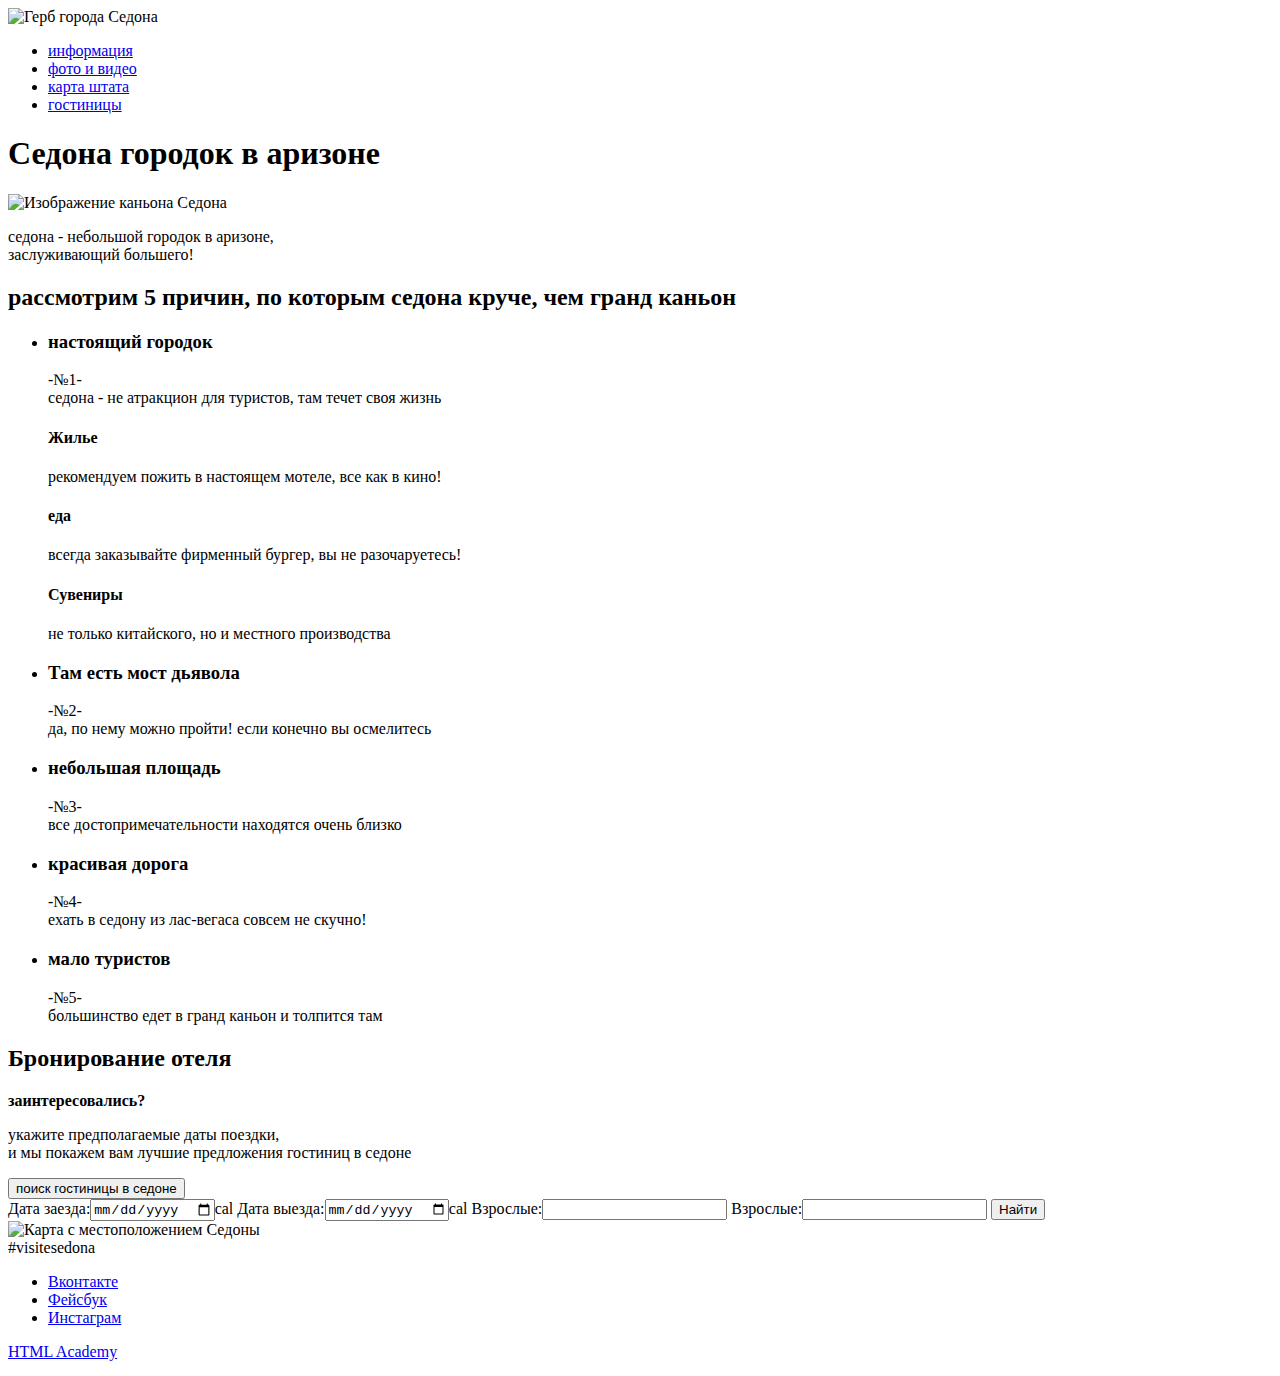
==== index.html @ 3e2a5893 "Сделал разметку главной и внутренней страницы" ====
<!DOCTYPE html>
<html lang="ru">

  <head>
    <meta charset="UTF-8">
    <title>Седона</title>
  </head>

  <body>

    <header class="main-header">
      <a><img src="img/logo.svg" alt="Герб города Седона"></a>
      <nav class="main-navigator">
        <ul class="site-navigation">
          <li><a href="#">информация</a></li>
          <li><a href="#">фото и видео</a></li>
          <li><a href="#">карта штата</a></li>
          <li><a href="#">гостиницы</a></li>
        </ul>
      </nav>
    </header>

    <main class="container">
      <h1 class="visually-hidden">Седона городок в аризоне</h1>
      <img src="#" alt="Изображение каньона Седона">
      <p>седона - небольшой городок в аризоне,<br>заслуживающий большего!</p>

      <section class="features">
        <h2>рассмотрим 5 причин, по которым седона круче, чем гранд каньон</h2>
        <ul class="features-item">
          <li>
            <h3>настоящий городок</h3>
            <p>-№1-<br>седона - не атракцион для туристов, там течет своя жизнь</p>
            <div class="features-house">
              <h4>Жилье</h4>
              <p>рекомендуем пожить в настоящем мотеле, все как в кино!</p>
            </div>
            <div class="features-eat">
              <h4>еда</h4>
              <p>всегда заказывайте фирменный бургер, вы не разочаруетесь!</p>
            </div>
            <div class="features-souvenir">
              <h4>Сувениры</h4>
              <p>не только китайского, но и местного производства</p>
            </div>
          </li>
          <li>
            <h3>Там есть мост дьявола</h3>
            <p>-№2-<br>да, по нему можно пройти! если конечно вы осмелитесь</p>
          </li>
          <li>
            <h3>небольшая площадь</h3>
            <p>-№3-<br>все достопримечательности находятся очень близко</p>
          </li>
          <li>
            <h3>красивая дорога</h3>
            <p>-№4-<br>ехать в седону из лас-вегаса совсем не скучно!</p>
          </li>
          <li>
            <h3>мало туристов</h3>
            <p>-№5-<br>большинство едет в гранд каньон и толпится там</p>
          </li>
        </ul>
      </section>

      <section class="hotels">
        <h2 class="visually-hidden">Бронирование отеля</h2>
        <b>заинтересовались?</b>
        <p>укажите предполагаемые даты поездки,<br> и мы покажем вам лучшие предложения гостиниц в седоне</p>
        <button type="button">поиск гостиницы в седоне</button>
        <div class='hotels-data model'>
          <form action="#" method="get">
            <label>Дата заезда:<input type="date" name="date-in"><span class="hotel-cal">cal</span></label>
            <label>Дата выезда:<input type="date" name="date-out"><span class="hotel-cal">cal</span></label>
            <label>Взрослые:<input type="number" name="adult" min="1"></label>
            <label>Взрослые:<input type="number" name="child" min="0"></label>
            <button type="submit">Найти</button>
          </form>
        </div>
      </section>

      <img src="#" alt="Карта с местоположением Седоны">

    </main>

    <footer class="main-footer">
      <span>#visitesedona</span>

      <div class="footer-social">
        <ul>
          <li><a class="social-button" href="#">Вконтакте</a></li>
          <li><a class="social-button" href="#">Фейсбук</a></li>
          <li><a class="social-button" href="#">Инстаграм</a></li>
        </ul>
      </div>

      <p class="footer-copyright">
        <a class="button" href="https://htmlacademy.ru">HTML Academy</a>
      </p>



    </footer>

  </body>

</html>
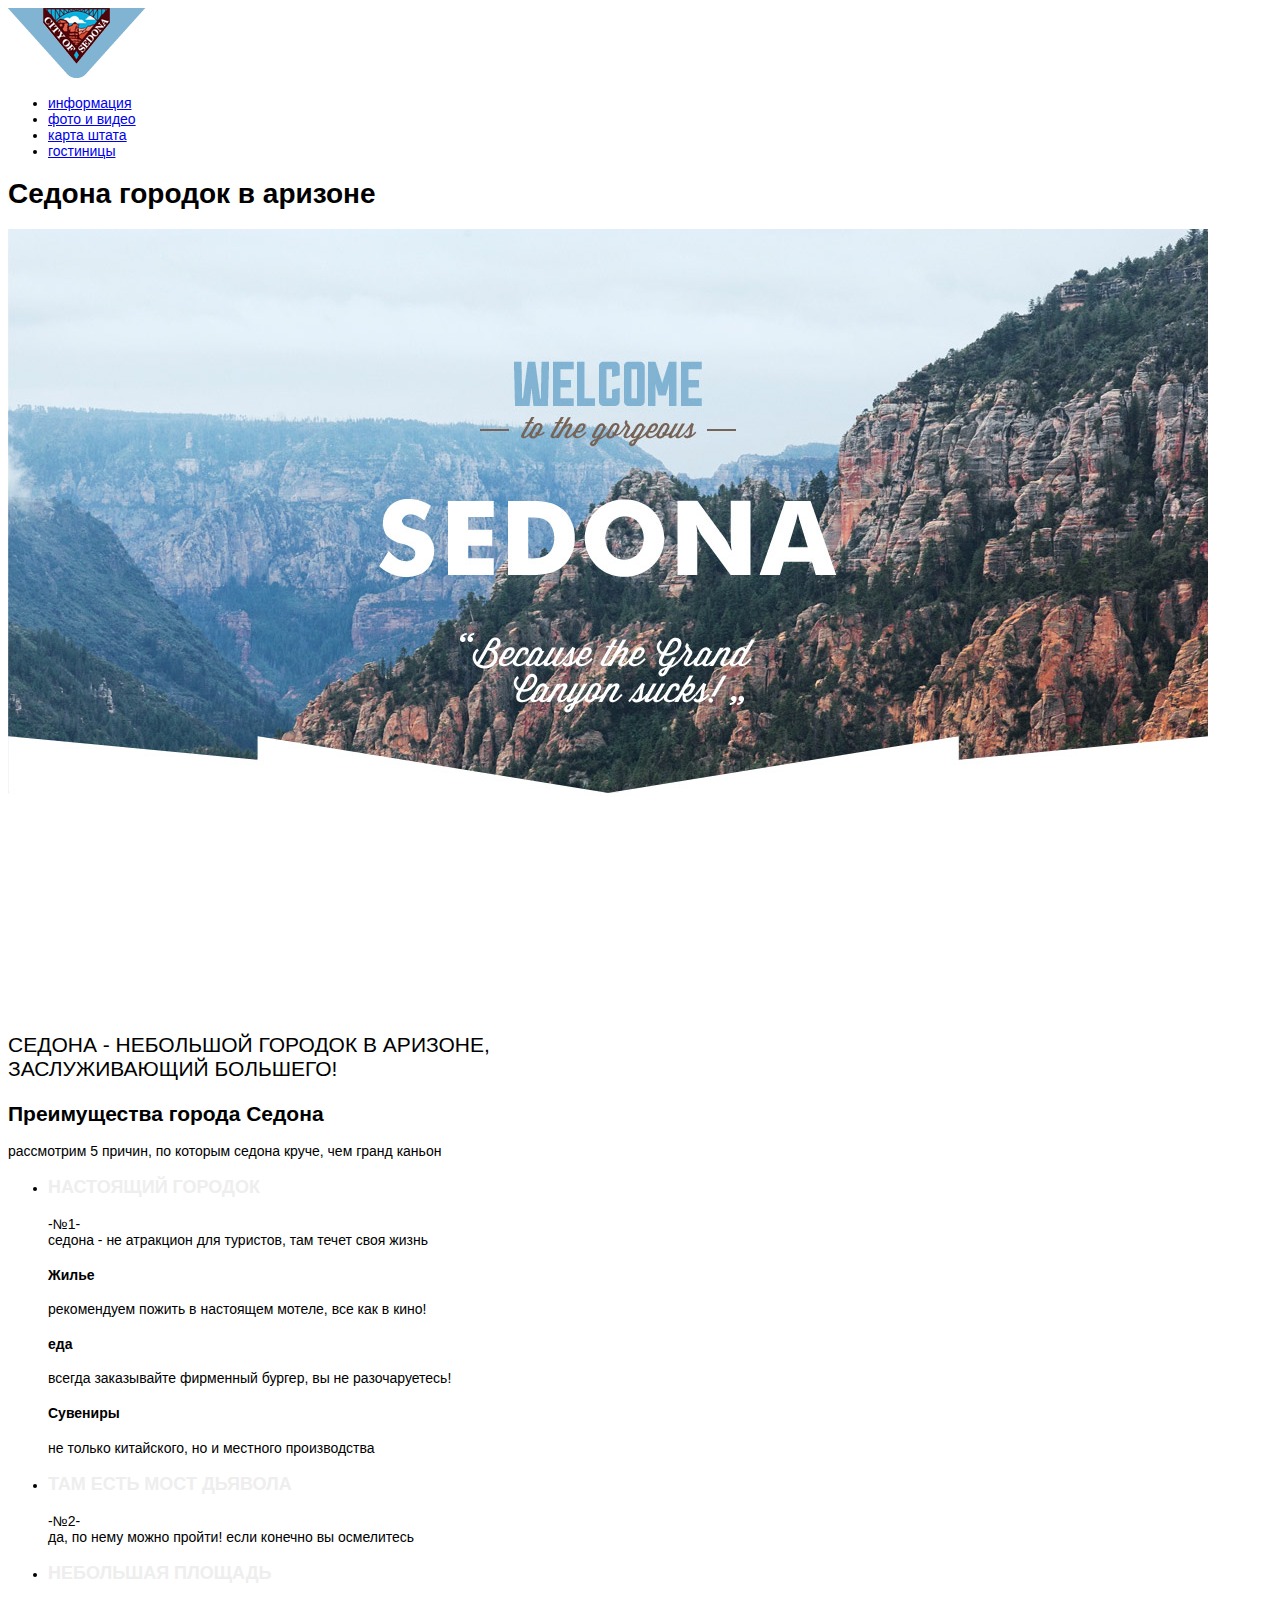
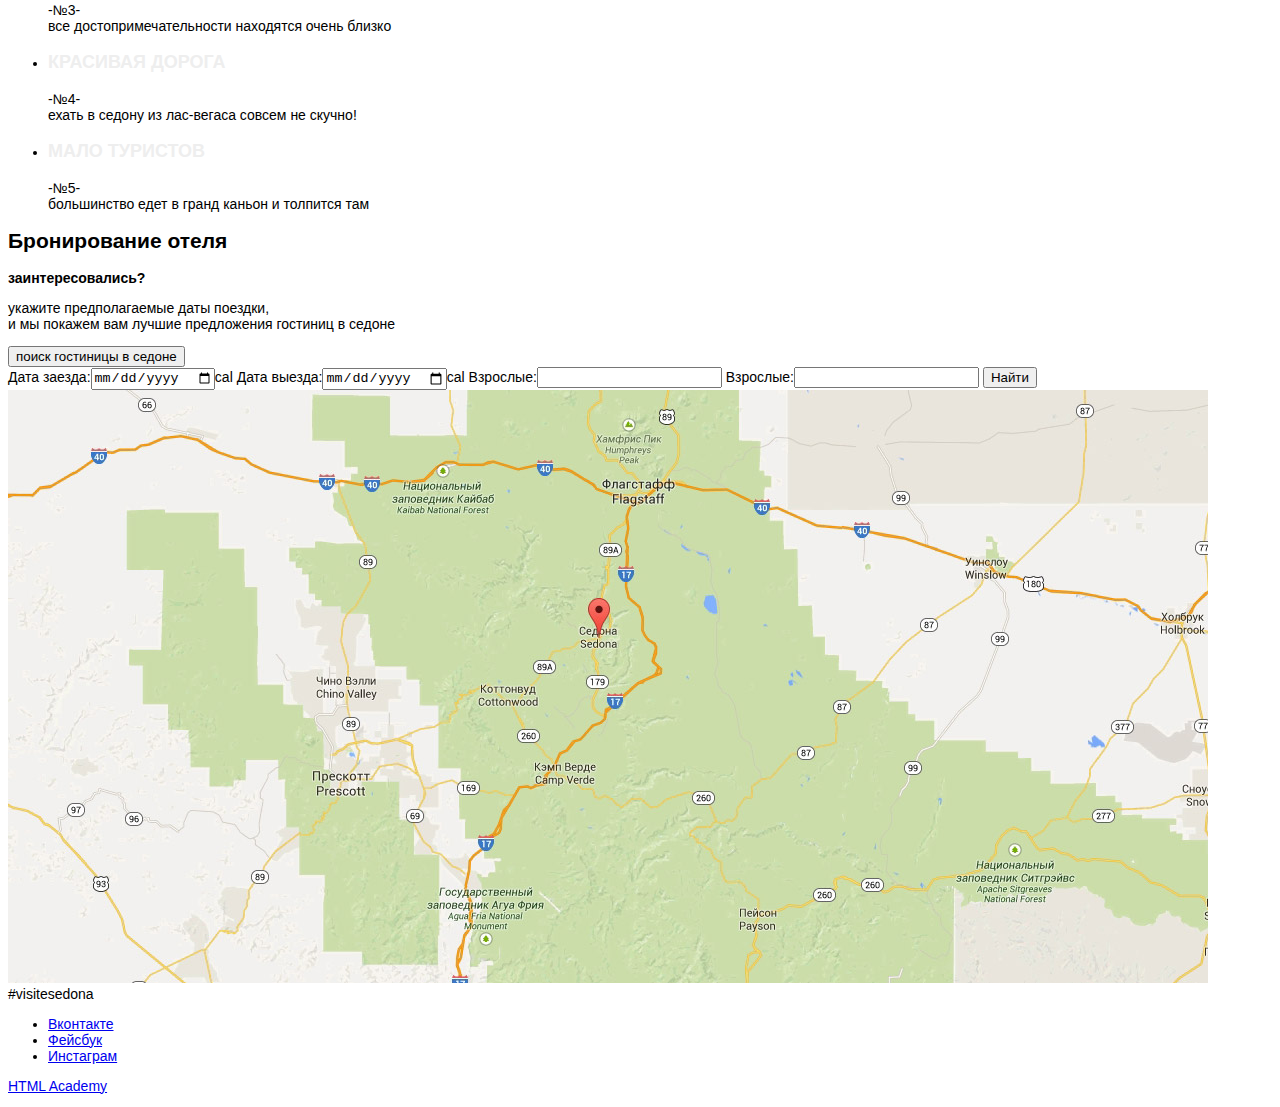
==== commit 4fcec44a: "Добавил изображения, стили" ====
--- a/index.html
+++ b/index.html
@@ -4,12 +4,13 @@
   <head>
     <meta charset="UTF-8">
     <title>Седона</title>
+    <link rel="stylesheet" href="css/style.css">
   </head>
 
   <body>
 
     <header class="main-header">
-      <a><img src="img/logo.svg" alt="Герб города Седона"></a>
+      <a><img src="img/logo.png" alt="Герб города Седона" width="138" height="70"></a>
       <nav class="main-navigator">
         <ul class="site-navigation">
           <li><a href="#">информация</a></li>
@@ -22,11 +23,12 @@
 
     <main class="container">
       <h1 class="visually-hidden">Седона городок в аризоне</h1>
-      <img src="#" alt="Изображение каньона Седона">
-      <p>седона - небольшой городок в аризоне,<br>заслуживающий большего!</p>
+      <img src="img/background_photo_fix.jpg" alt="Изображение каньона Седона" width="1200" height="780">
+      <p class="container-title">седона - небольшой городок в аризоне,<br>заслуживающий большего!</p>
 
       <section class="features">
-        <h2>рассмотрим 5 причин, по которым седона круче, чем гранд каньон</h2>
+        <h2 class="visually-hidden">Преимущества города Седона</h2>
+        <p>рассмотрим 5 причин, по которым седона круче, чем гранд каньон</p>
         <ul class="features-item">
           <li>
             <h3>настоящий городок</h3>
@@ -79,7 +81,7 @@
         </div>
       </section>
 
-      <img src="#" alt="Карта с местоположением Седоны">
+      <img src="img/map_fix.jpg" alt="Карта с местоположением Седоны" width="1200" height="593">
 
     </main>
 
--- a/css/style.css
+++ b/css/style.css
@@ -0,0 +1,20 @@
+body {
+	font-family: sans-serif;
+	font-size: 14px;
+	line-heaght: 26px;
+	color: #000;
+	font-weight: normal;
+}
+
+.container-title {
+	font-size: 21px;
+	line-heaght: 26px;
+	text-transform: uppercase;
+}
+
+.features-item h3{
+	font-size: 18px;
+	line-heaght: 21px;
+	color: #eee;
+	text-transform: uppercase;
+}
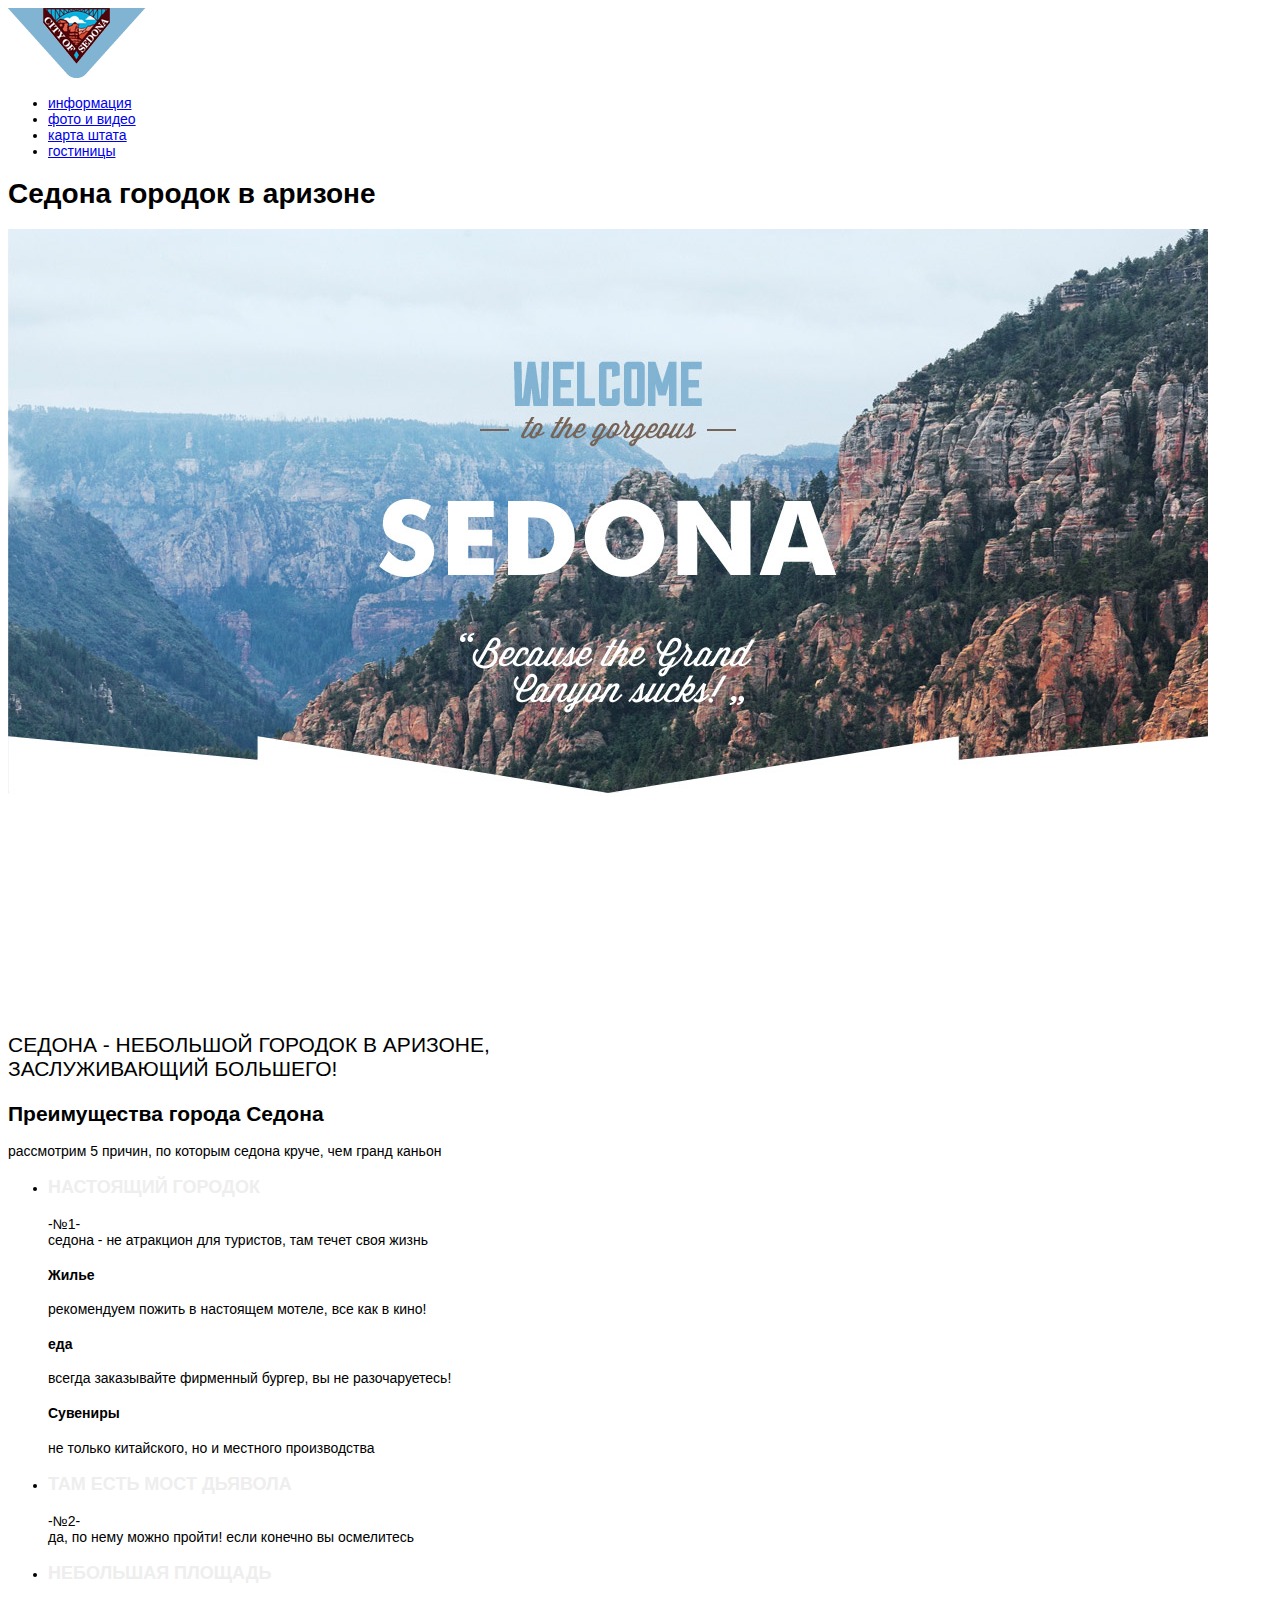
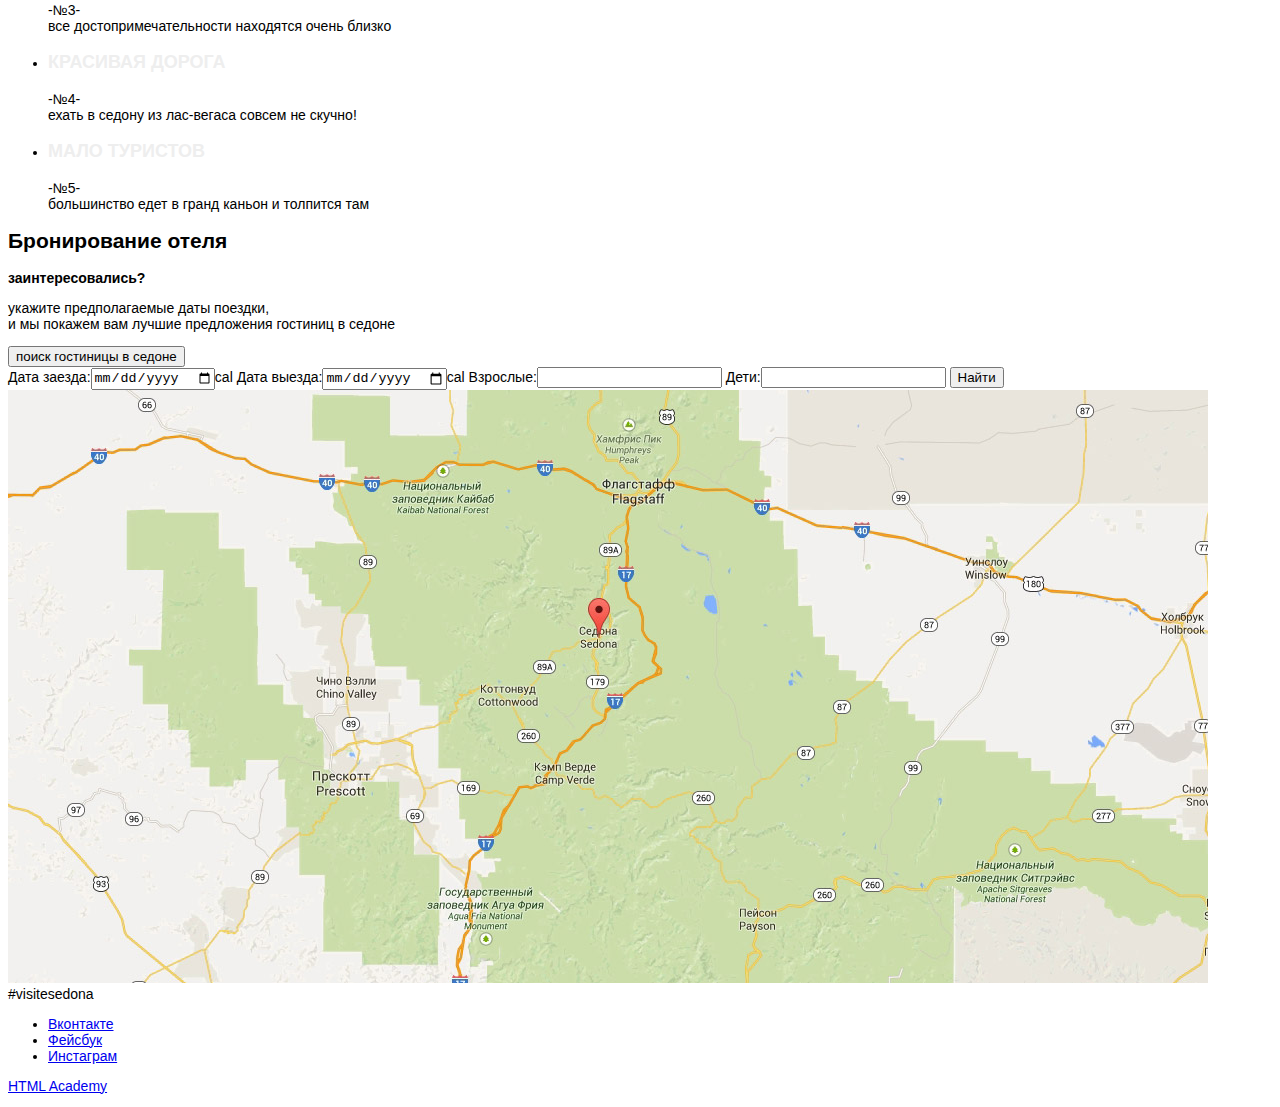
==== commit 3430de90: "Подправил в соответствии с критериями доступности" ====
--- a/index.html
+++ b/index.html
@@ -75,13 +75,13 @@
             <label>Дата заезда:<input type="date" name="date-in"><span class="hotel-cal">cal</span></label>
             <label>Дата выезда:<input type="date" name="date-out"><span class="hotel-cal">cal</span></label>
             <label>Взрослые:<input type="number" name="adult" min="1"></label>
-            <label>Взрослые:<input type="number" name="child" min="0"></label>
+            <label>Дети:<input type="number" name="child" min="0"></label>
             <button type="submit">Найти</button>
           </form>
         </div>
       </section>
 
-      <img src="img/map_fix.jpg" alt="Карта с местоположением Седоны" width="1200" height="593">
+      <img src="img/map_fix.jpg" alt="Седона находится между Уинслоу и престон" width="1200" height="593">
 
     </main>
 
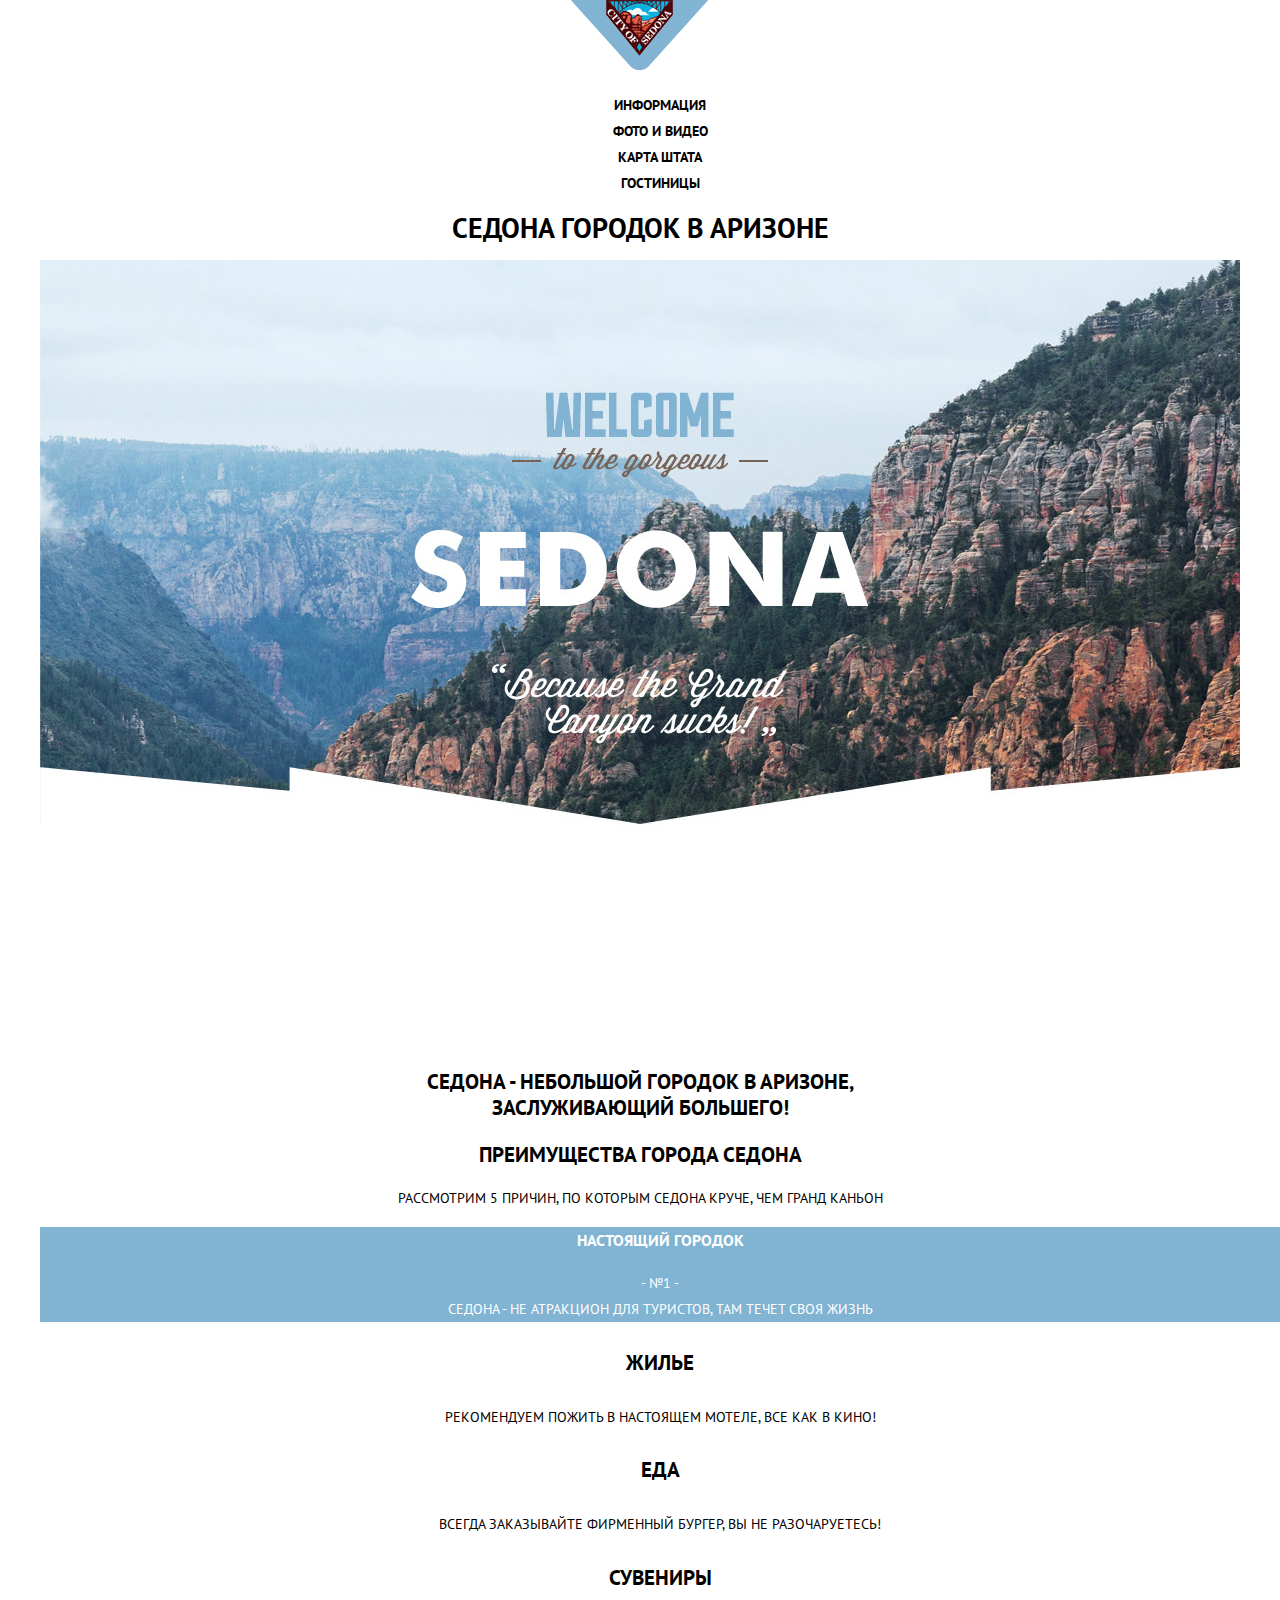
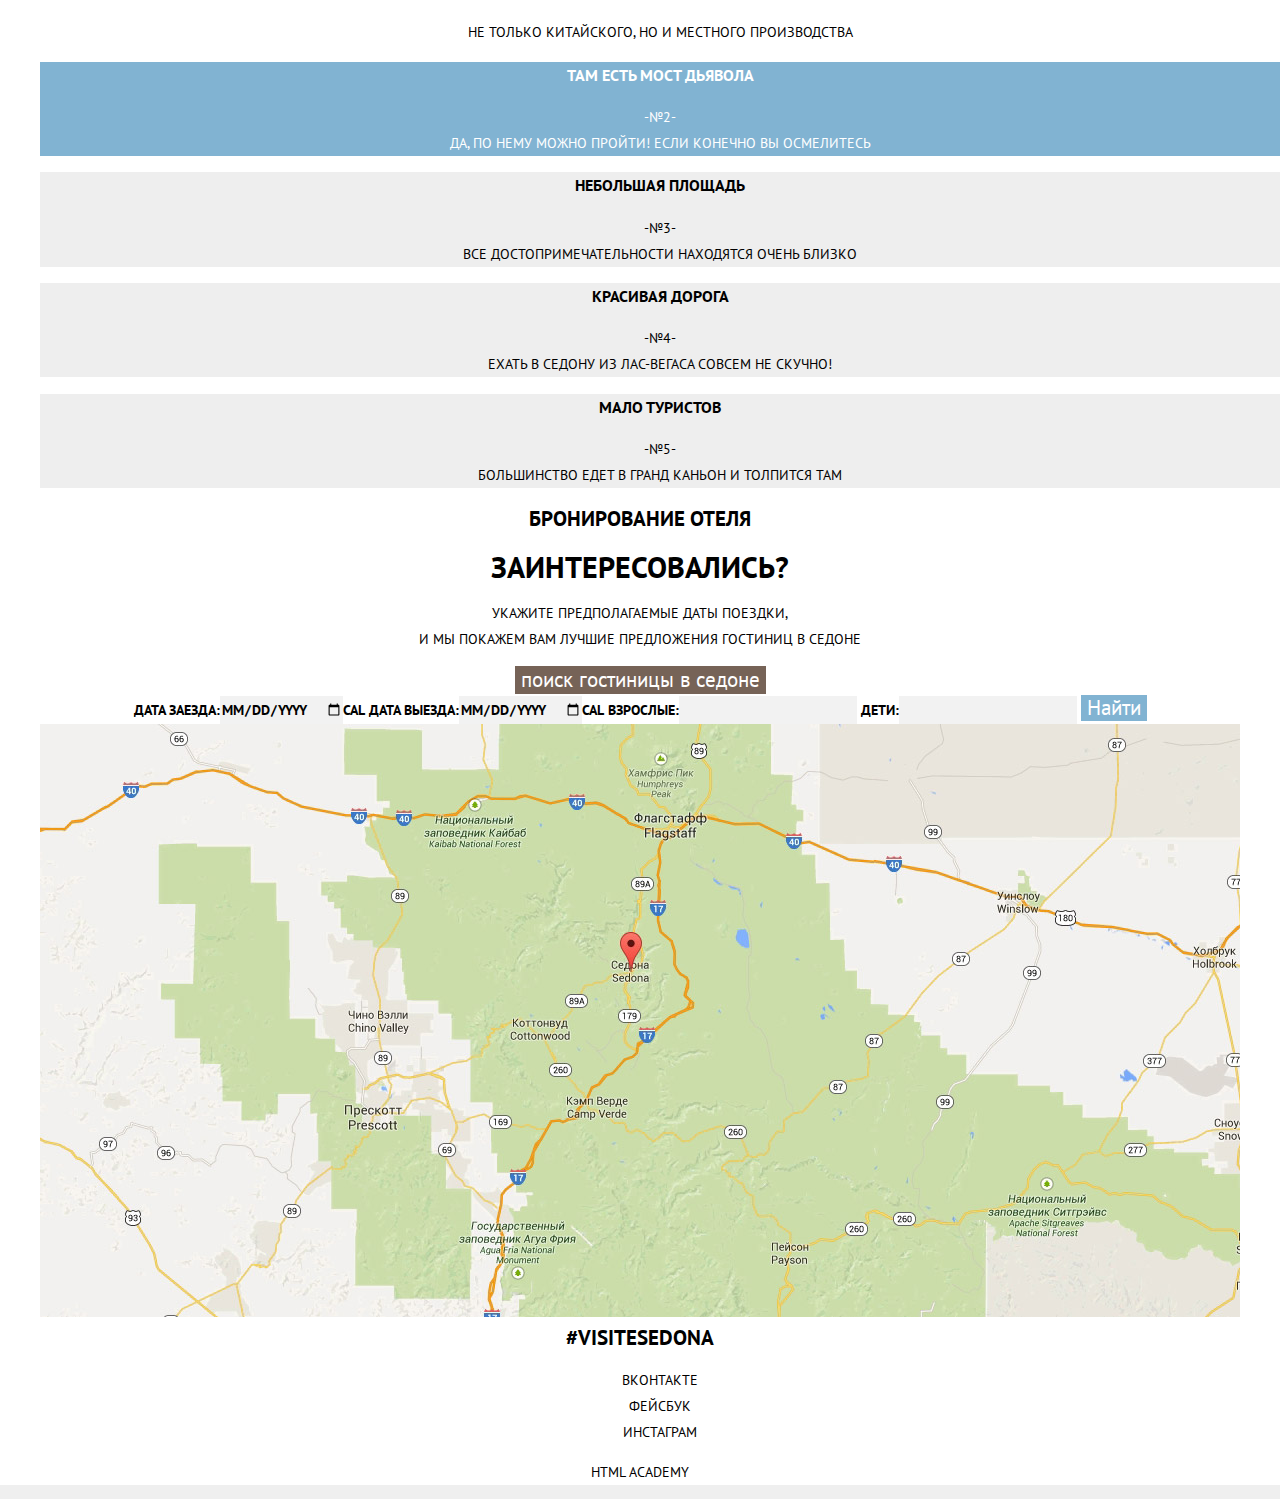
==== commit bb089a7a: "Добавил базовые стили" ====
--- a/index.html
+++ b/index.html
@@ -4,6 +4,8 @@
   <head>
     <meta charset="UTF-8">
     <title>Седона</title>
+    <link href="https://fonts.googleapis.com/css?family=PT+Sans:400,700" rel="stylesheet">
+    <link rel="stylesheet" href="css/normalize.css">
     <link rel="stylesheet" href="css/style.css">
   </head>
 
@@ -31,8 +33,10 @@
         <p>рассмотрим 5 причин, по которым седона круче, чем гранд каньон</p>
         <ul class="features-item">
           <li>
-            <h3>настоящий городок</h3>
-            <p>-№1-<br>седона - не атракцион для туристов, там течет своя жизнь</p>
+            <div class="features-item-one">
+              <h3>настоящий городок</h3>
+              <p>- №1 -<br>седона - не атракцион для туристов, там течет своя жизнь</p>
+            </div>
             <div class="features-house">
               <h4>Жилье</h4>
               <p>рекомендуем пожить в настоящем мотеле, все как в кино!</p>
@@ -69,14 +73,14 @@
         <h2 class="visually-hidden">Бронирование отеля</h2>
         <b>заинтересовались?</b>
         <p>укажите предполагаемые даты поездки,<br> и мы покажем вам лучшие предложения гостиниц в седоне</p>
-        <button type="button">поиск гостиницы в седоне</button>
+        <button class="btn-find-hotel" type="button">поиск гостиницы в седоне</button>
         <div class='hotels-data model'>
           <form action="#" method="get">
             <label>Дата заезда:<input type="date" name="date-in"><span class="hotel-cal">cal</span></label>
             <label>Дата выезда:<input type="date" name="date-out"><span class="hotel-cal">cal</span></label>
             <label>Взрослые:<input type="number" name="adult" min="1"></label>
             <label>Дети:<input type="number" name="child" min="0"></label>
-            <button type="submit">Найти</button>
+            <button  class="btn-find" type="submit">Найти</button>
           </form>
         </div>
       </section>
--- a/css/style.css
+++ b/css/style.css
@@ -1,20 +1,324 @@
+html {
+  background-color: #efefef;
+}
+
 body {
-	font-family: sans-serif;
-	font-size: 14px;
-	line-heaght: 26px;
-	color: #000;
-	font-weight: normal;
-}
-
-.container-title {
-	font-size: 21px;
-	line-heaght: 26px;
-	text-transform: uppercase;
-}
-
-.features-item h3{
-	font-size: 18px;
-	line-heaght: 21px;
-	color: #eee;
-	text-transform: uppercase;
-}
+  margin: 0px;
+  padding: 0px;
+
+  font-family: 'PT Sans', sans-serif;
+  font-size: 14px;
+  line-height: 26px;
+  color: #000;
+  font-weight: 400;
+  text-transform: uppercase;
+  text-align: center;
+
+  background-color: #fff;
+}
+
+
+
+a {
+  text-decoration: none;
+}
+
+.site-navigation {
+  list-style: none;
+}
+
+.site-navigation a {
+  font:inherit;
+  font-size: 14px;
+  line-height: 26px;
+  font-weight: 700;
+  color: #000;
+}
+
+.site-navigation a:hover,
+.site-navigation a:focus {
+  color: #81b3d2;
+  outline: none;
+}
+
+.site-navigation a:active {
+  color: rgba(0,0,0,0.3)
+}
+
+.container-title{
+  font-size: 21px;
+  line-height: 26px;
+  font-weight: 700;
+}
+
+.features-item {
+  list-style: none;
+}
+
+.features-item-one{
+  color: white;
+
+  background-color: #81b3d2;
+}
+
+.features-item h4 {
+  font-size: 21px;
+  line-height: 26px;
+  font-weight: 700;
+}
+
+.features-item li:nth-child(2) {
+  color: white;
+
+  background-color: #81b3d2;
+}
+
+.features-item li:nth-child(n+3) {
+  background-color: #eee;
+}
+
+.hotels b{
+  font-size: 30px;
+  line-height: 36px;
+}
+
+.btn-find-hotel{
+  color: #fff;
+  font-size: 21px;
+  line-height: 26px;
+
+  background-color: #766357;
+  border: none;
+}
+
+.btn-find-hotel:focus,
+.btn-find-hotel:hover {
+  background-color: #604e43;
+}
+
+.btn-find-hotel:active {
+  color: rgba(255,255,255,0.3);
+
+  background-color: #503e33;
+}
+
+.hotels-data {
+  background-color: #fff;
+}
+
+.hotels-data label,
+.hotels-data input {
+  font-size: 14px;
+  line-height: 26px;
+  font-weight: 700;
+  text-transform: uppercase;
+}
+
+.hotels-data input {
+  border: none;
+  background-color: #f2f2f2;
+}
+
+.hotels-data input:hover {
+  background-color: #ebebeb;
+}
+
+.hotels-data input:focus {
+  background-color: #fff;
+  border: 2px solid #ebebeb;
+}
+
+.btn-find {
+  font-size: 21px;
+  color: #fff;
+
+  border: none;
+  background-color: #81b3d2;
+}
+
+.btn-find:hover,
+.btn-find:focus {
+  background-color: #669ec0;
+}
+
+.btn-find:active {
+  color: rgba(255,255,255,.3);
+
+  background-color: #5496bd;
+}
+
+.main-footer span{
+  font-size: 21px;
+  line-height: 26px;
+  font-weight: 700;
+}
+
+.footer-social ul{
+  list-style: none;
+}
+
+.footer-social a,
+.footer-copyright a{
+  font:inherit;
+  color: #000;
+}
+
+a.main-current {
+  color: #766357;
+}
+
+.filter {
+  color: #fff;
+  line-height: 21px;
+  font-size: 14px;
+
+  background-color: #3e4c52;
+  background-image: url("../img/filter_background.jpg");
+  background-repeat: no-repeat;
+  background-position: 0px 0px;
+}
+
+.filter fieldset {
+  border:none;
+}
+
+.filter ul {
+  list-style: none;
+}
+
+.filter legend {
+  font-size: 16px;
+  line-height: 21px;
+  font-weight: bold;
+
+}
+
+.btn-filter {
+  font-size: 14px;
+  line-height: 21px;
+  color: #fff;
+  text-transform: uppercase;
+
+  background-color: transparent;
+  border: 2px solid #fff;
+}
+
+.btn-filter:hover,
+.btn-filter:focus {
+  color: #000;
+
+  background-color: #fff;
+}
+
+.sort p {
+  font-size: 21px;
+  line-height: 26px;
+  font-weight: bold;
+}
+
+.sort ul {
+  list-style: none;
+}
+
+.sort-value{
+  font-size: 12px;
+  line-height: 18px;
+}
+
+.sort button {
+  color: rgba(0,0,0,.3);
+  font-size: 12px;
+  line-height: 18px;
+
+  background-color: transparent;
+  border: none;
+  border-bottom: 1px dotted #81b3d2;
+}
+
+.sort button:hover,
+.sort button:focus {
+  color: #81b3d2;
+
+  outline: none;
+}
+
+.sort button:active {
+  color: #000;
+
+  border: none;
+}
+
+.sort .btn-bottom,
+.sort .btn-up {
+  border: none;
+}
+
+.hotel-sort ul{
+  list-style: none
+}
+
+.hotel-sort h3 {
+  font-size: 21px;
+  line-height: 26px;
+  font-weight: bold;
+}
+
+.hotel-sort h3:hover,
+.hotel-sort h3:focus {
+  color: #81b3d2;
+}
+
+.hotel-sort h3:active {
+  color: rgba(0,0,0,0.3);
+}
+
+.hotel-about {
+  font:inherit;
+  color: #fff;
+  font-size: 14px;
+  font-weight: bold;
+
+  background-color: #81b3d2;
+}
+
+.hotel-about:hover,
+.hotel-about:focus {
+  background-color: #669ec0;
+  outline: none;
+}
+
+.hotel-about:active {
+  color: rgba(0,0,0,0.3);
+
+  background-color: #5496bd;
+}
+
+.hotel-booking {
+  font:inherit;
+  color: #fff;
+  font-size: 14px;
+  font-weight: bold;
+
+  background-color: #766357;
+}
+
+.hotel-booking:hover,
+.hotel-booking:focus {
+  background-color: #604e43;
+  outline: none;
+}
+
+.hotel-booking:active {
+  color: rgba(0,0,0,0.3);
+
+  background-color: #503e33;
+}
+
+.hotel-sort-rating {
+  font-size: 14px;
+  line-height: 21px;
+  color: #666;
+  text-align: center;
+
+  background-color: #f2f2f2;
+}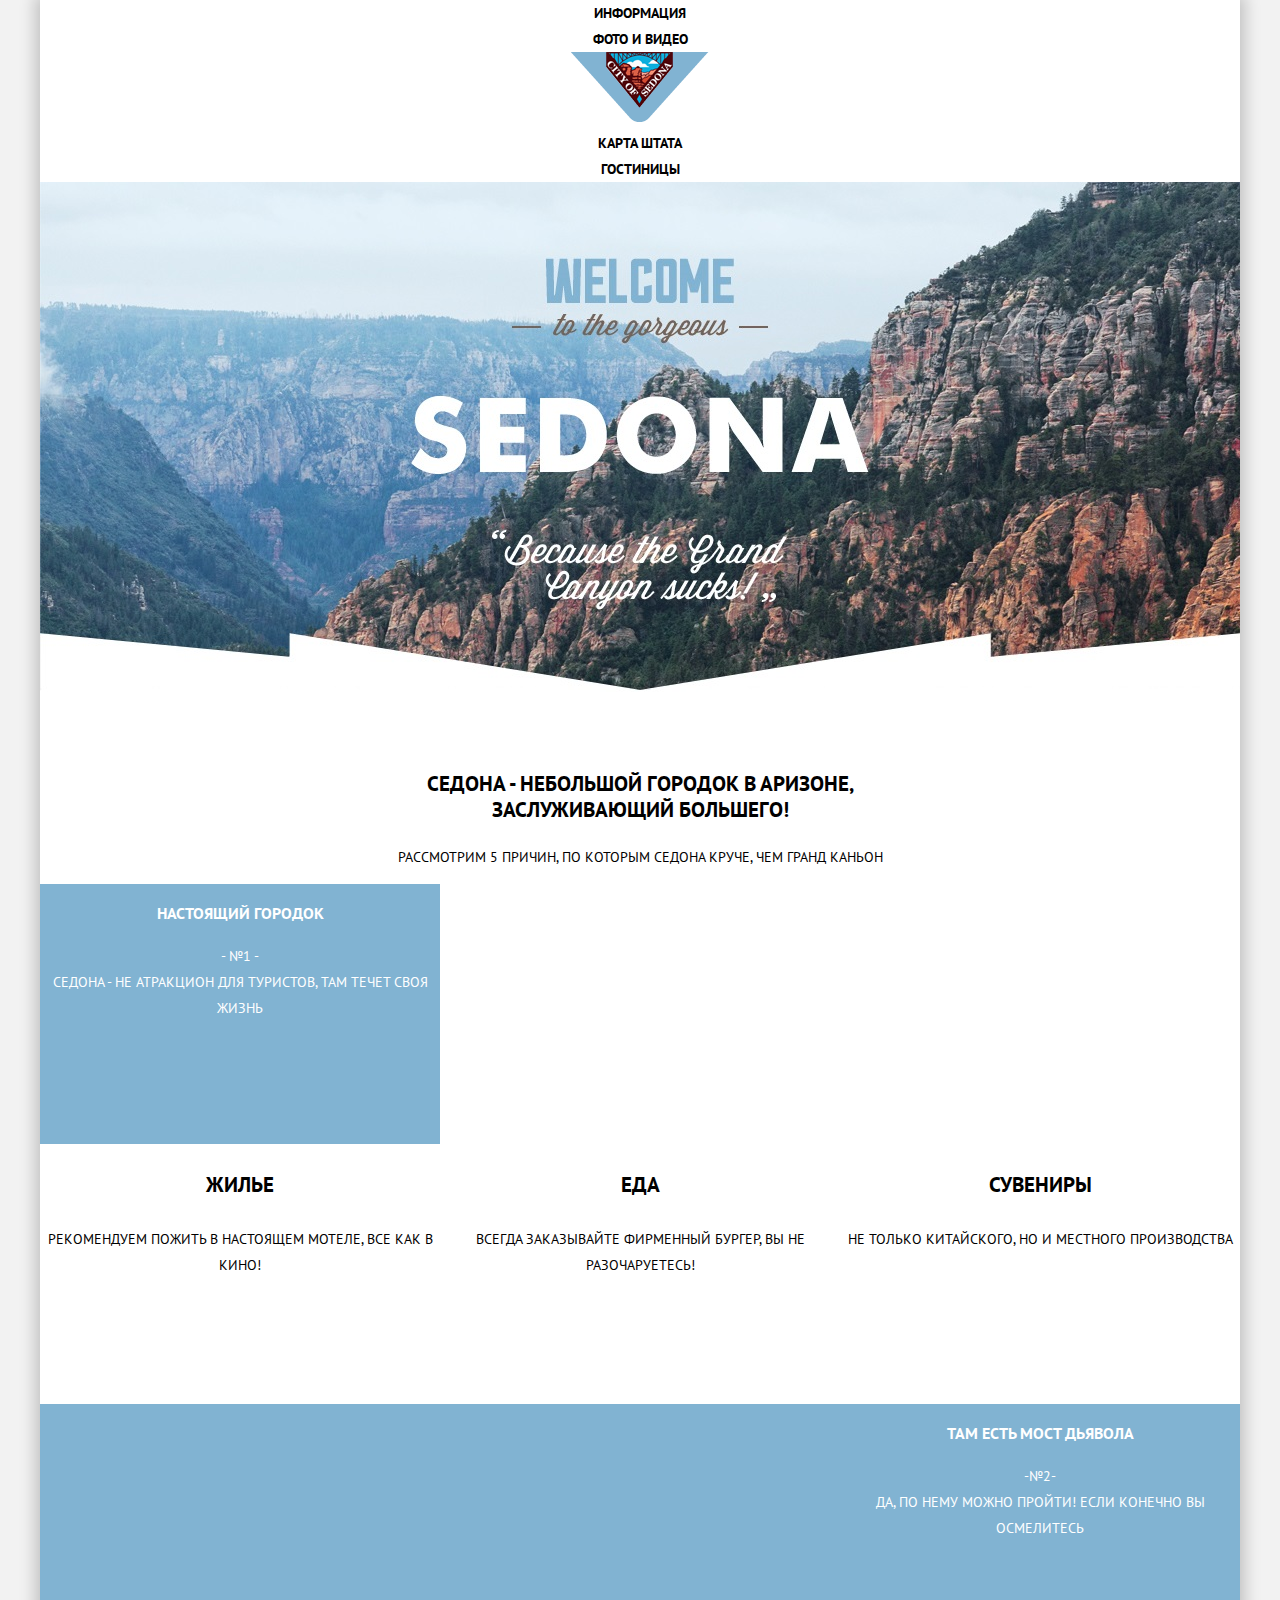
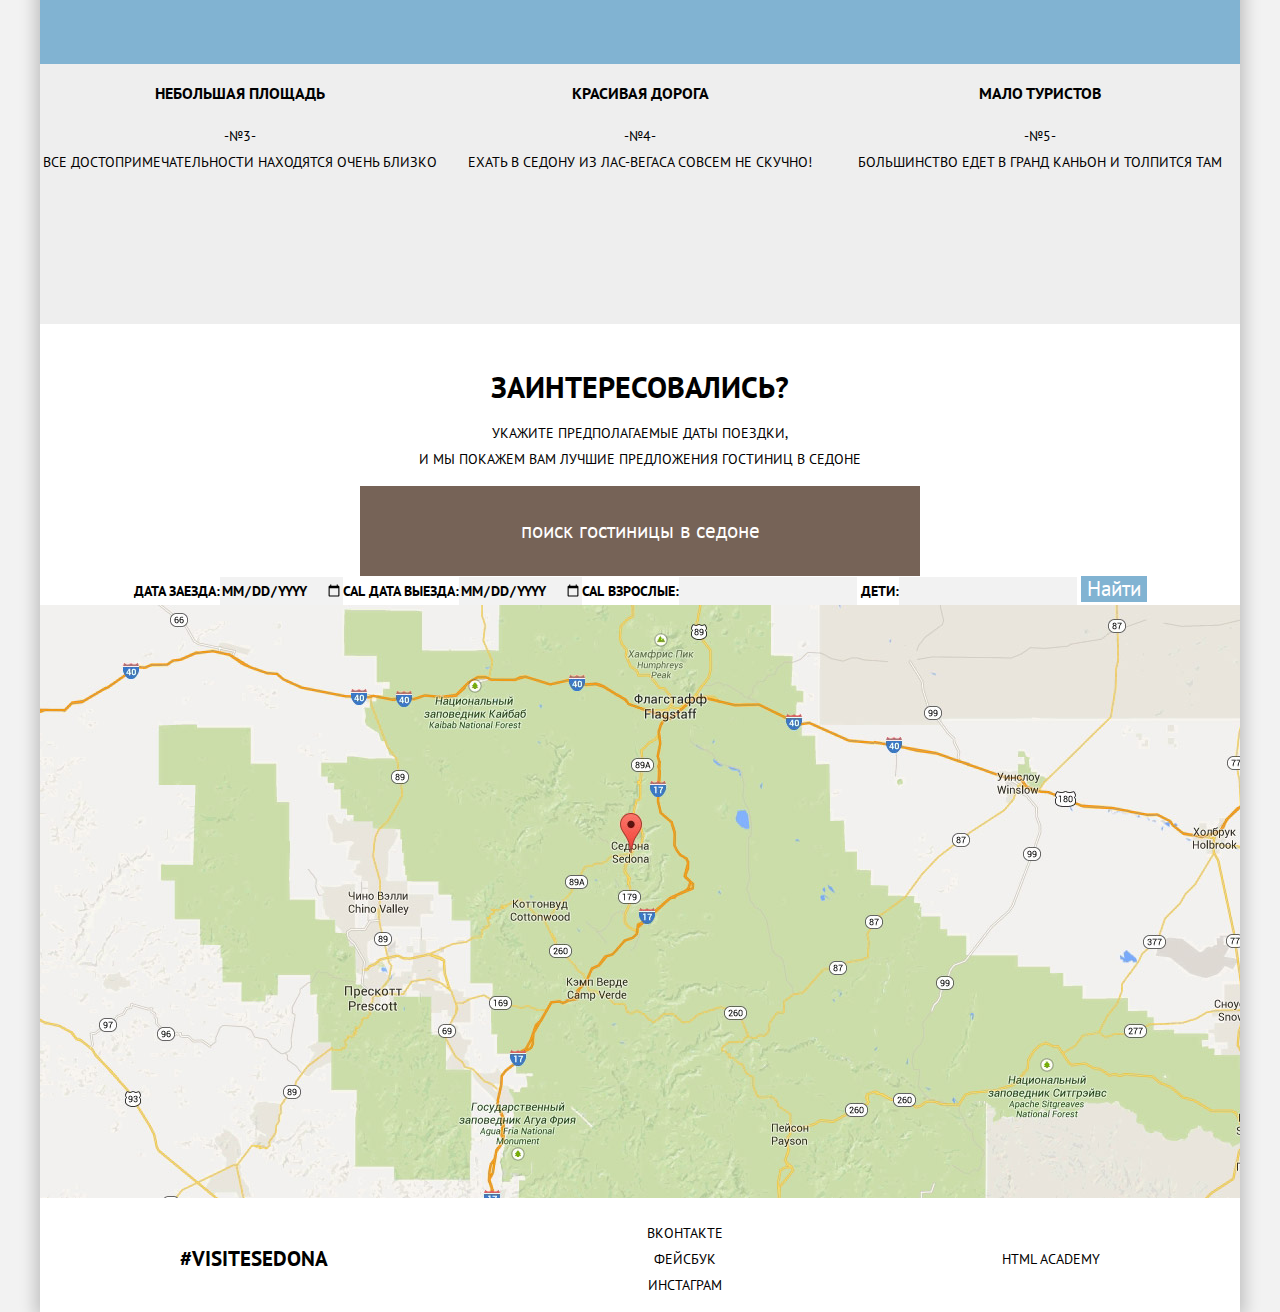
==== commit 2ad8e42d: "Добавлена общая сетка" ====
--- a/index.html
+++ b/index.html
@@ -11,103 +11,109 @@
 
   <body>
 
-    <header class="main-header">
-      <a><img src="img/logo.png" alt="Герб города Седона" width="138" height="70"></a>
-      <nav class="main-navigator">
-        <ul class="site-navigation">
-          <li><a href="#">информация</a></li>
-          <li><a href="#">фото и видео</a></li>
-          <li><a href="#">карта штата</a></li>
-          <li><a href="#">гостиницы</a></li>
-        </ul>
-      </nav>
-    </header>
+    <div class="container">
+      <header class="main-header">
+        <nav class="main-navigator">
+          <ul class="site-navigation">
+            <li><a href="#">информация</a></li>
+            <li><a href="#">фото и видео</a></li>
+            <a><img src="img/logo.png" alt="Герб города Седона" width="138" height="70"></a>
+            <li><a href="#">карта штата</a></li>
+            <li><a href="#">гостиницы</a></li>
+          </ul>
+        </nav>
+      </header>
 
-    <main class="container">
-      <h1 class="visually-hidden">Седона городок в аризоне</h1>
-      <img src="img/background_photo_fix.jpg" alt="Изображение каньона Седона" width="1200" height="780">
-      <p class="container-title">седона - небольшой городок в аризоне,<br>заслуживающий большего!</p>
+      <main>
+        <h1 class="visually-hidden">Седона городок в аризоне</h1>
+        <img class="main-img" src="img/background_photo_fix.jpg" alt="Изображение каньона Седона" width="1200" height="565">
+        <p class="container-title">седона - небольшой городок в аризоне,<br>заслуживающий большего!</p>
 
-      <section class="features">
-        <h2 class="visually-hidden">Преимущества города Седона</h2>
-        <p>рассмотрим 5 причин, по которым седона круче, чем гранд каньон</p>
-        <ul class="features-item">
-          <li>
-            <div class="features-item-one">
-              <h3>настоящий городок</h3>
-              <p>- №1 -<br>седона - не атракцион для туристов, там течет своя жизнь</p>
-            </div>
-            <div class="features-house">
-              <h4>Жилье</h4>
-              <p>рекомендуем пожить в настоящем мотеле, все как в кино!</p>
-            </div>
-            <div class="features-eat">
-              <h4>еда</h4>
-              <p>всегда заказывайте фирменный бургер, вы не разочаруетесь!</p>
-            </div>
-            <div class="features-souvenir">
-              <h4>Сувениры</h4>
-              <p>не только китайского, но и местного производства</p>
-            </div>
-          </li>
-          <li>
-            <h3>Там есть мост дьявола</h3>
-            <p>-№2-<br>да, по нему можно пройти! если конечно вы осмелитесь</p>
-          </li>
-          <li>
-            <h3>небольшая площадь</h3>
-            <p>-№3-<br>все достопримечательности находятся очень близко</p>
-          </li>
-          <li>
-            <h3>красивая дорога</h3>
-            <p>-№4-<br>ехать в седону из лас-вегаса совсем не скучно!</p>
-          </li>
-          <li>
-            <h3>мало туристов</h3>
-            <p>-№5-<br>большинство едет в гранд каньон и толпится там</p>
-          </li>
-        </ul>
-      </section>
+        <section class="features">
+          <h2 class="visually-hidden">Преимущества города Седона</h2>
+          <p>рассмотрим 5 причин, по которым седона круче, чем гранд каньон</p>
+          <ul class="features-item">
+            <li>
+              <div class="features-item-one">
+                <h3>настоящий городок</h3>
+                <p>- №1 -<br>седона - не атракцион для туристов, там течет своя жизнь</p>
+              </div>
+              <div class="features-item-one-img">
+              </div>
+              <div class="features-house">
+                <h4>Жилье</h4>
+                <p>рекомендуем пожить в настоящем мотеле, все как в кино!</p>
+              </div>
+              <div class="features-eat">
+                <h4>еда</h4>
+                <p>всегда заказывайте фирменный бургер, вы не разочаруетесь!</p>
+              </div>
+              <div class="features-souvenir">
+                <h4>Сувениры</h4>
+                <p>не только китайского, но и местного производства</p>
+              </div>
+            </li>
+            <li>
+              <div class="features-item-two">
+                <h3>Там есть мост дьявола</h3>
+                <p>-№2-<br>да, по нему можно пройти! если конечно вы осмелитесь</p>
+              </div>
+              <div class="features-item-two-img"></div>
+            </li>
+            <li>
+              <h3>небольшая площадь</h3>
+              <p>-№3-<br>все достопримечательности находятся очень близко</p>
+            </li>
+            <li>
+              <h3>красивая дорога</h3>
+              <p>-№4-<br>ехать в седону из лас-вегаса совсем не скучно!</p>
+            </li>
+            <li>
+              <h3>мало туристов</h3>
+              <p>-№5-<br>большинство едет в гранд каньон и толпится там</p>
+            </li>
+          </ul>
+        </section>
 
-      <section class="hotels">
-        <h2 class="visually-hidden">Бронирование отеля</h2>
-        <b>заинтересовались?</b>
-        <p>укажите предполагаемые даты поездки,<br> и мы покажем вам лучшие предложения гостиниц в седоне</p>
-        <button class="btn-find-hotel" type="button">поиск гостиницы в седоне</button>
-        <div class='hotels-data model'>
-          <form action="#" method="get">
-            <label>Дата заезда:<input type="date" name="date-in"><span class="hotel-cal">cal</span></label>
-            <label>Дата выезда:<input type="date" name="date-out"><span class="hotel-cal">cal</span></label>
-            <label>Взрослые:<input type="number" name="adult" min="1"></label>
-            <label>Дети:<input type="number" name="child" min="0"></label>
-            <button  class="btn-find" type="submit">Найти</button>
-          </form>
+        <section class="hotels">
+          <h2 class="visually-hidden">Бронирование отеля</h2>
+          <b>заинтересовались?</b>
+          <p>укажите предполагаемые даты поездки,<br> и мы покажем вам лучшие предложения гостиниц в седоне</p>
+          <button class="btn-find-hotel" type="button">поиск гостиницы в седоне</button>
+          <div class='hotels-data model'>
+            <form action="#" method="get">
+              <label>Дата заезда:<input type="date" name="date-in"><span class="hotel-cal">cal</span></label>
+              <label>Дата выезда:<input type="date" name="date-out"><span class="hotel-cal">cal</span></label>
+              <label>Взрослые:<input type="number" name="adult" min="1"></label>
+              <label>Дети:<input type="number" name="child" min="0"></label>
+              <button  class="btn-find" type="submit">Найти</button>
+            </form>
+          </div>
+        </section>
+
+        <img src="img/map_fix.jpg" alt="Седона находится между Уинслоу и престон" width="1200" height="593">
+
+      </main>
+
+      <footer class="main-footer">
+        <span>#visitesedona</span>
+
+        <div class="footer-social">
+          <ul>
+            <li><a class="social-button" href="#">Вконтакте</a></li>
+            <li><a class="social-button" href="#">Фейсбук</a></li>
+            <li><a class="social-button" href="#">Инстаграм</a></li>
+          </ul>
         </div>
-      </section>
 
-      <img src="img/map_fix.jpg" alt="Седона находится между Уинслоу и престон" width="1200" height="593">
-
-    </main>
-
-    <footer class="main-footer">
-      <span>#visitesedona</span>
-
-      <div class="footer-social">
-        <ul>
-          <li><a class="social-button" href="#">Вконтакте</a></li>
-          <li><a class="social-button" href="#">Фейсбук</a></li>
-          <li><a class="social-button" href="#">Инстаграм</a></li>
-        </ul>
-      </div>
-
-      <p class="footer-copyright">
-        <a class="button" href="https://htmlacademy.ru">HTML Academy</a>
-      </p>
+        <p class="footer-copyright">
+          <a class="button" href="https://htmlacademy.ru">HTML Academy</a>
+        </p>
 
 
 
-    </footer>
-
+      </footer>
+    </div>
   </body>
 
 </html>--- a/css/style.css
+++ b/css/style.css
@@ -1,5 +1,5 @@
 html {
-  background-color: #efefef;
+  background-color: #f2f2f2;
 }
 
 body {
@@ -14,10 +14,21 @@
   text-transform: uppercase;
   text-align: center;
 
-  background-color: #fff;
-}
-
-
+  background-color: #f2f2f2;
+}
+
+.visually-hidden {
+  position: absolute;
+
+  width: 1px;
+  height: 1px;
+  margin: -1px;
+  border: 0;
+  padding: 0;
+
+  clip: rect(0 0 0 0);
+  overflow: hidden;
+}
 
 a {
   text-decoration: none;
@@ -147,6 +158,7 @@
   background-color: #5496bd;
 }
 
+
 .main-footer span{
   font-size: 21px;
   line-height: 26px;
@@ -273,10 +285,15 @@
 }
 
 .hotel-about {
+  display: inline-block;
+  width: 110px;
+  height: 30px;
+
   font:inherit;
   color: #fff;
   font-size: 14px;
   font-weight: bold;
+  text-align: center;
 
   background-color: #81b3d2;
 }
@@ -294,10 +311,15 @@
 }
 
 .hotel-booking {
+  display: inline-block;
+  width: 140px;
+  height: 30px;
+
   font:inherit;
   color: #fff;
   font-size: 14px;
   font-weight: bold;
+  text-align: center;
 
   background-color: #766357;
 }
@@ -315,10 +337,175 @@
 }
 
 .hotel-sort-rating {
-  font-size: 14px;
-  line-height: 21px;
+  height: 30px;
+  width: 110px;
+
+  font-size: 14px;
+  line-height: 28px;
   color: #666;
   text-align: center;
 
+
   background-color: #f2f2f2;
+}
+
+.container {
+  width: 1200px;
+  margin-right: auto;
+  margin-left: auto;
+
+  background-color: #fff;
+  box-shadow: 0 0 15px 5px rgba(0,0,0,0.2);
+}
+
+.site-navigation {
+  margin: 0;
+  padding: 0;
+}
+
+.main-img {
+  height: 510px;
+  width: 1200px;
+  margin-bottom: 50px;
+}
+
+.features-item {
+  margin: 0;
+  padding: 0;
+  margin-bottom: 45px;
+  display: flex;
+  flex-wrap: wrap;
+}
+
+.features-item li:first-child {
+  width: 1200px;
+  display: flex;
+  flex-wrap: wrap;
+}
+
+.features-item li {
+  width: 400px;
+  min-height: 260px;
+}
+
+.features-item-one {
+  width: 400px;
+  min-height: 260px;
+}
+
+.features-item-one-img {
+  width: 800px;
+  min-height: 260px;
+}
+
+.features-house,
+.features-eat,
+.features-souvenir {
+  width: 400px;
+  min-height: 260px;
+}
+
+.features-item li:nth-child(2) {
+  width: 1200px;
+  display: flex;
+  flex-wrap: wrap;
+}
+
+.features-item-two {
+  width: 400px;
+  min-height: 260px;
+}
+
+.features-item-two-img {
+  order: -1;
+  width: 800px;
+  min-height: 260px;
+}
+
+.btn-find-hotel{
+  width: 560px;
+  height: 90px;
+}
+
+.main-footer {
+  display: flex;
+  justify-content: space-around;
+  align-items: center;
+}
+
+.filter form {
+  display: flex;
+}
+
+.filter-type-list,
+.filter-infrastructure-list {
+  margin: 0;
+  padding: 0;
+}
+
+.filter-infrastructure {
+  margin-left: 70px;
+  text-align: left;
+}
+
+.filter-type {
+  margin-left: 110px;
+  text-align: left;
+}
+
+.fieldset-btn {
+  margin-left: auto;
+  margin-right: 70px;
+}
+
+.sort {
+  padding-left: 70px;
+  padding-right: 70px;
+  display: flex;
+  align-items: center;
+  min-height: 90px;
+
+  border-bottom: 1px solid #e5e5e5;
+}
+
+.sort ul {
+  margin: 0;
+  padding: 0;
+}
+
+.sort-find {
+  margin-right: 50px;
+}
+
+.sort-value {
+    margin-right: 40px;
+}
+
+.hotel-list {
+  padding: 0;
+  margin: 0;
+  display: flex;
+  flex-direction: column;
+}
+
+.hotel-list li{
+  display: flex;
+  padding: 30px 70px;
+  align-items: center;
+
+  border-bottom: 1px solid #e5e5e5;
+}
+.hotel-list img{
+  order: -1;
+  width: 135px;
+  height: 90px;
+  margin-right: 30px;
+}
+
+.hotel-sort-about{
+  text-align: left;
+}
+
+.hotel-sort-rating-group{
+  margin-left: auto;
 }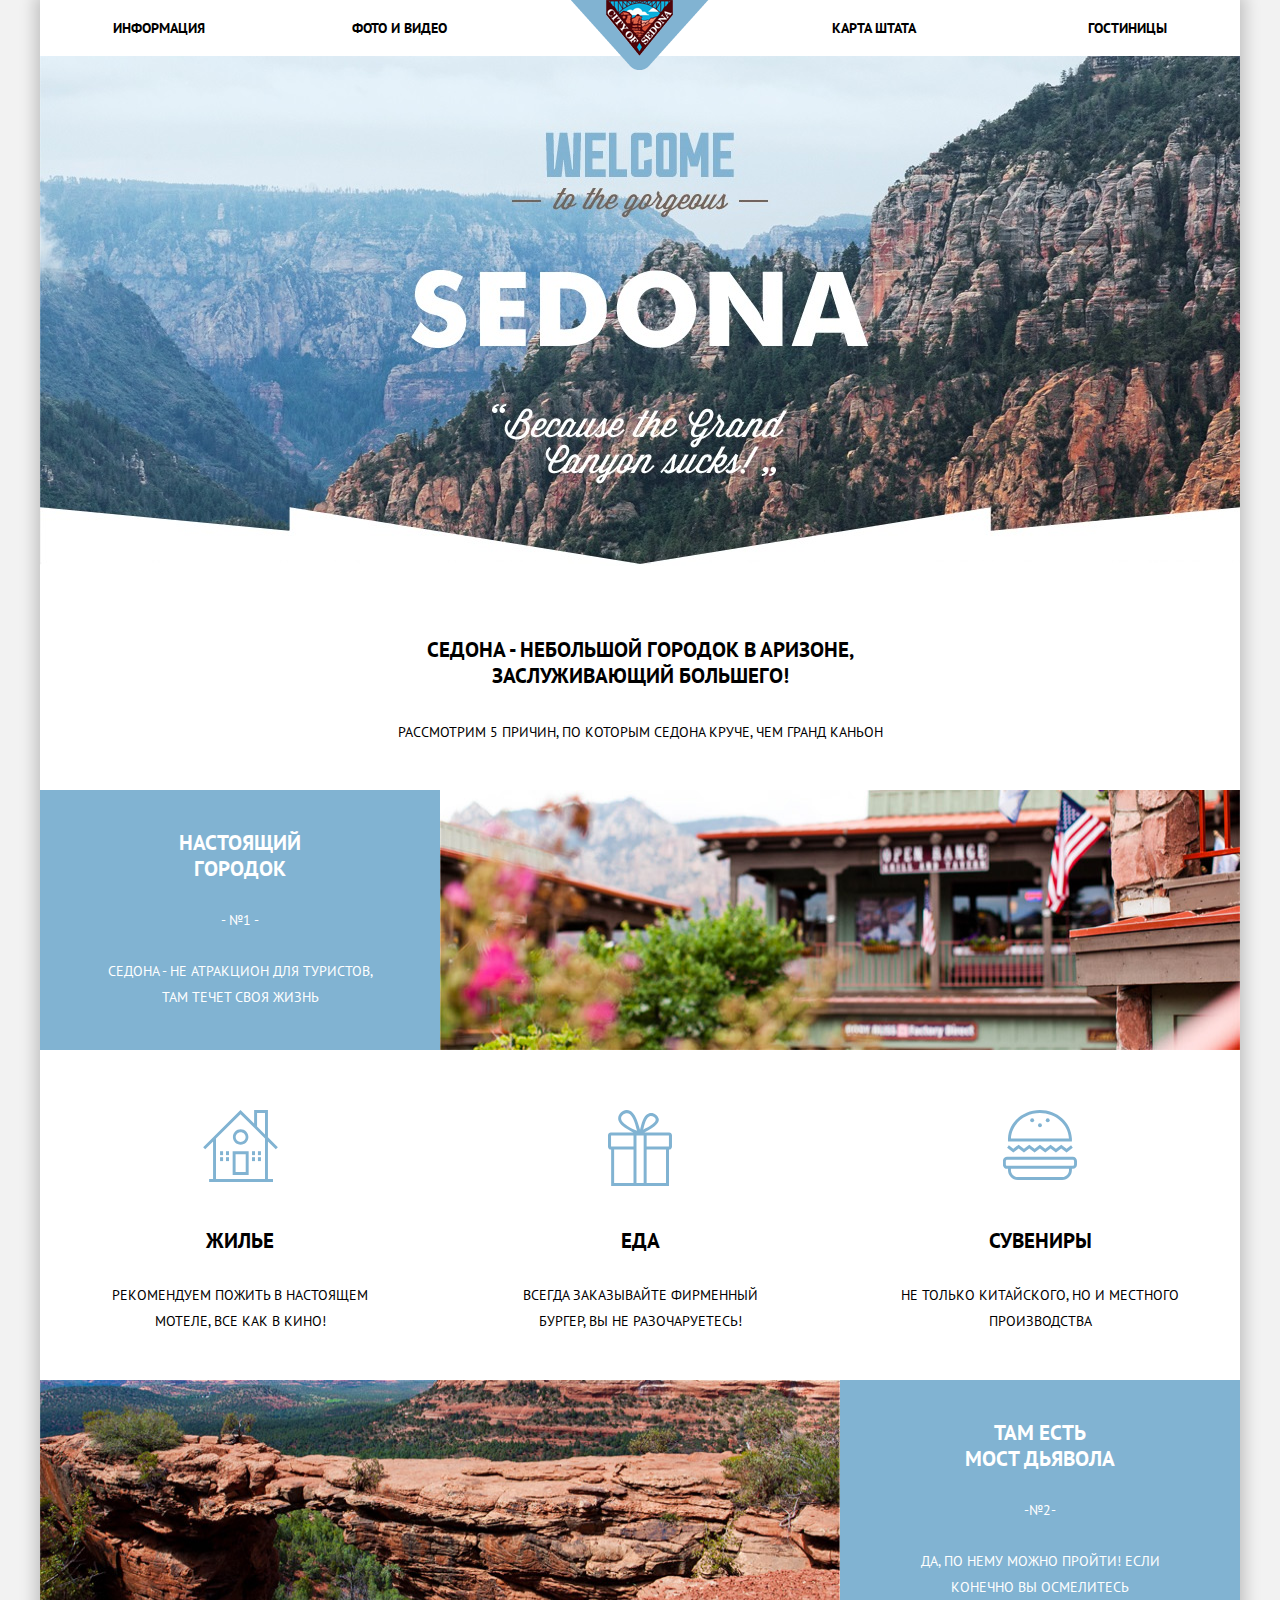
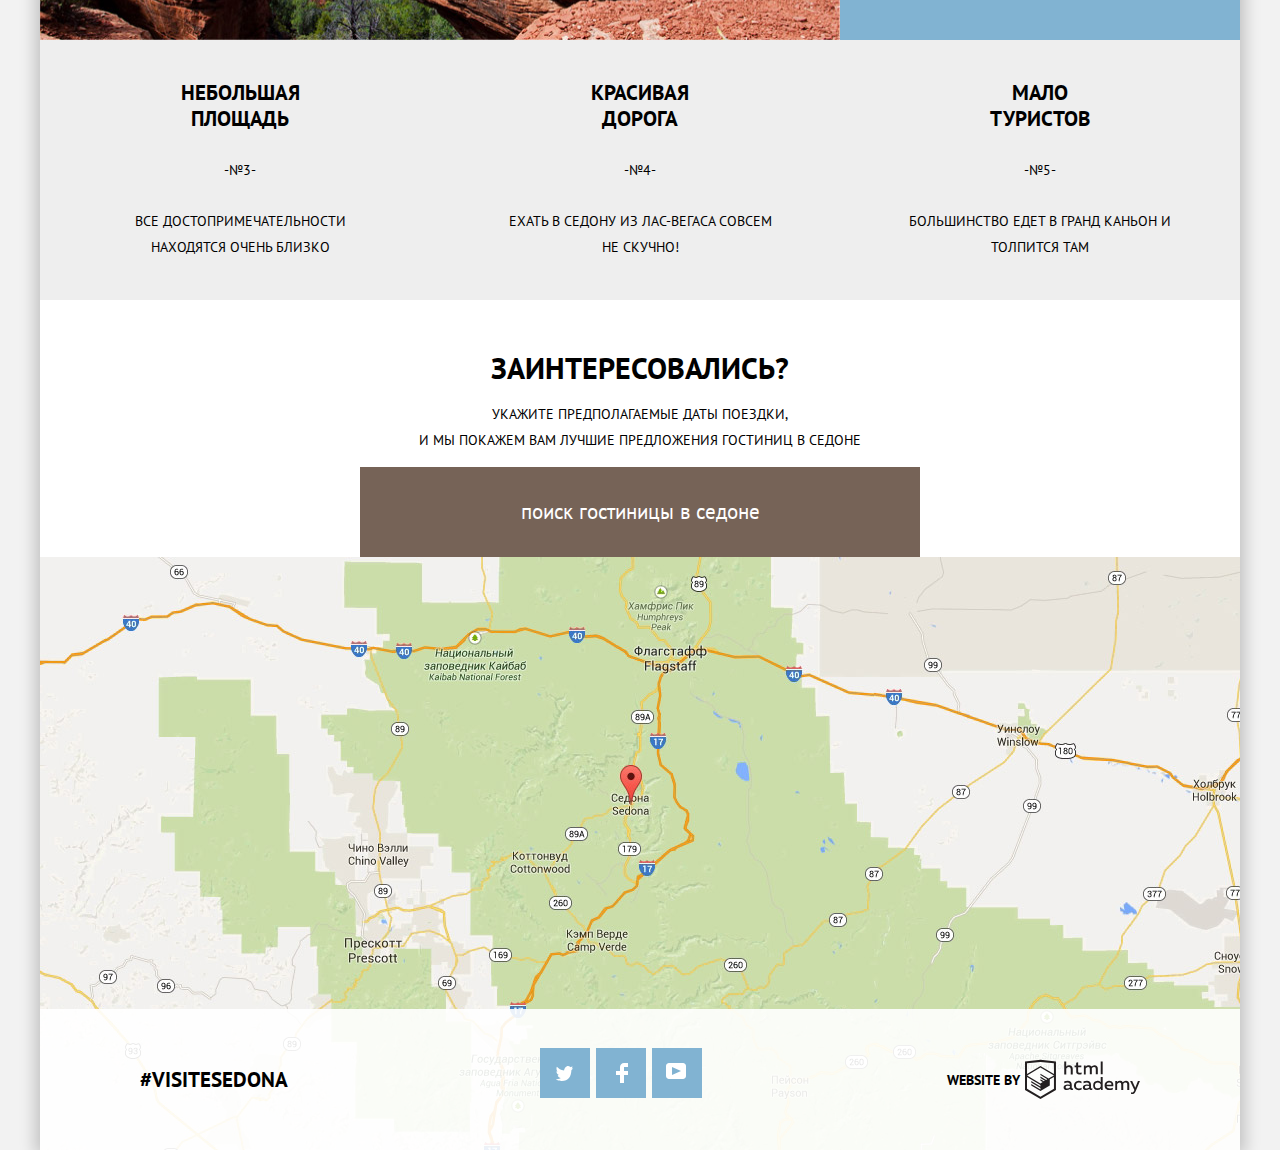
==== commit e2e76e78: "Добавлены декоративные эффекты" ====
--- a/index.html
+++ b/index.html
@@ -17,7 +17,7 @@
           <ul class="site-navigation">
             <li><a href="#">информация</a></li>
             <li><a href="#">фото и видео</a></li>
-            <a><img src="img/logo.png" alt="Герб города Седона" width="138" height="70"></a>
+            <li class="main-page"><a><img src="img/logo.png" alt="Герб города Седона" width="138" height="70"></a></li>
             <li><a href="#">карта штата</a></li>
             <li><a href="#">гостиницы</a></li>
           </ul>
@@ -35,8 +35,8 @@
           <ul class="features-item">
             <li>
               <div class="features-item-one">
-                <h3>настоящий городок</h3>
-                <p>- №1 -<br>седона - не атракцион для туристов, там течет своя жизнь</p>
+                <h3>настоящий <br>городок</h3>
+                <p><span class="number">- №1 -</span>седона - не атракцион для туристов, там течет своя жизнь</p>
               </div>
               <div class="features-item-one-img">
               </div>
@@ -55,22 +55,22 @@
             </li>
             <li>
               <div class="features-item-two">
-                <h3>Там есть мост дьявола</h3>
-                <p>-№2-<br>да, по нему можно пройти! если конечно вы осмелитесь</p>
+                <h3>Там есть <br> мост дьявола</h3>
+                <p><span class="number">-№2-</span>да, по нему можно пройти! если конечно вы осмелитесь</p>
               </div>
               <div class="features-item-two-img"></div>
             </li>
-            <li>
-              <h3>небольшая площадь</h3>
-              <p>-№3-<br>все достопримечательности находятся очень близко</p>
+            <li class="features-container">
+              <h3>небольшая<br> площадь</h3>
+              <p><span class="number">-№3-</span>все достопримечательности находятся очень близко</p>
             </li>
-            <li>
-              <h3>красивая дорога</h3>
-              <p>-№4-<br>ехать в седону из лас-вегаса совсем не скучно!</p>
+            <li class="features-container">
+              <h3>красивая <br>дорога</h3>
+              <p><span class="number">-№4-</span>ехать в седону из лас-вегаса совсем не скучно!</p>
             </li>
-            <li>
-              <h3>мало туристов</h3>
-              <p>-№5-<br>большинство едет в гранд каньон и толпится там</p>
+            <li class="features-container">
+              <h3>мало <br>туристов</h3>
+              <p><span class="number">-№5-</span>большинство едет в гранд каньон и толпится там</p>
             </li>
           </ul>
         </section>
@@ -91,24 +91,29 @@
           </div>
         </section>
 
-        <img src="img/map_fix.jpg" alt="Седона находится между Уинслоу и престон" width="1200" height="593">
 
       </main>
 
       <footer class="main-footer">
+        <img src="img/map_fix.jpg" alt="Седона находится между Уинслоу и престон" width="1200" height="593">
+      <div class="footer-container">
         <span>#visitesedona</span>
 
         <div class="footer-social">
           <ul>
-            <li><a class="social-button" href="#">Вконтакте</a></li>
-            <li><a class="social-button" href="#">Фейсбук</a></li>
-            <li><a class="social-button" href="#">Инстаграм</a></li>
+            <li><a class="social-button tw" href="#"><span class="visually-hidden">Твиттер</span></a></li>
+            <li><a class="social-button fb" href="#"><span class="visually-hidden">Фейсбук</span></a></li>
+            <li><a class="social-button yt" href="#"><span class="visually-hidden">Ютуб</span></a></li>
           </ul>
         </div>
 
         <p class="footer-copyright">
-          <a class="button" href="https://htmlacademy.ru">HTML Academy</a>
+          <a class="button" href="https://htmlacademy.ru">
+            <strong>website by</strong>
+            <svg id="Layer_1" height="41" width="115" data-name="Layer 1" xmlns="http://www.w3.org/2000/svg" viewBox="0 0 108.08 36.85"><title>logo-htmlacademy-small1</title><path d="M44.61,26.88a2,2,0,0,0,.55-0.1v1.33a3.25,3.25,0,0,1-1.18.21,1.67,1.67,0,0,1-1.67-1,4.84,4.84,0,0,1-3.14,1.08c-1.51,0-2.91-.83-2.91-2.55,0-2.13,2-2.79,3.71-2.79a11.08,11.08,0,0,1,2.17.25v-0.3c0-1-.76-1.77-2.19-1.77a7.42,7.42,0,0,0-3,.64v-1.7a10.21,10.21,0,0,1,3.19-.55c2.36,0,3.81,1.12,3.81,3.65v3a0.54,0.54,0,0,0,.49.59h0.17Zm-6.44-1.13A1.35,1.35,0,0,0,39.63,27h0.11a3.39,3.39,0,0,0,2.41-1V24.58a9.72,9.72,0,0,0-1.81-.21c-1,0-2.16.33-2.16,1.38h0Zm12.36-6.11a5,5,0,0,1,2.57.64V22a4.08,4.08,0,0,0-2.3-.7,2.75,2.75,0,1,0,0,5.49,5,5,0,0,0,2.43-.64v1.71a6.27,6.27,0,0,1-2.76.57A4.21,4.21,0,0,1,46,24.51q0-.21,0-0.41a4.32,4.32,0,0,1,4.18-4.46h0.38Zm12.17,7.24a2,2,0,0,0,.55-0.1v1.33a3.25,3.25,0,0,1-1.18.21,1.67,1.67,0,0,1-1.67-1,4.84,4.84,0,0,1-3.14,1.08c-1.51,0-2.91-.83-2.91-2.55,0-2.13,2-2.79,3.71-2.79a11.08,11.08,0,0,1,2.17.25v-0.3c0-1-.76-1.77-2.19-1.77a7.42,7.42,0,0,0-3,.64v-1.7a10.21,10.21,0,0,1,3.19-.55c2.36,0,3.81,1.12,3.81,3.65v3a0.54,0.54,0,0,0,.49.59h0.17Zm-6.44-1.13A1.35,1.35,0,0,0,57.73,27h0.11a3.39,3.39,0,0,0,2.41-1V24.58a9.72,9.72,0,0,0-1.81-.21c-1.06,0-2.16.33-2.16,1.38h0ZM73,16V28.2H71.35V26.88a3.88,3.88,0,0,1-3.19,1.54,4.4,4.4,0,0,1,0-8.78,3.81,3.81,0,0,1,3,1.3V16H73Zm-4.53,5.22a2.76,2.76,0,1,0,0,5.52A2.86,2.86,0,0,0,71.15,25V23A2.91,2.91,0,0,0,68.49,21.27ZM79,19.64c3.31,0,4.46,2.68,3.92,5.09H76.7c0.21,1.5,1.67,2.11,3.19,2.11a6.11,6.11,0,0,0,2.64-.59v1.6a7.14,7.14,0,0,1-3,.57C77,28.42,74.78,27,74.78,24a4.18,4.18,0,0,1,4-4.39H79Zm0.09,1.54a2.28,2.28,0,0,0-2.44,2.1v0.06H81.3A2,2,0,0,0,79.13,21.18Zm5.73,7V19.87h1.65v1a3.81,3.81,0,0,1,2.78-1.27A2.86,2.86,0,0,1,91.89,21a4.12,4.12,0,0,1,2.91-1.33A3.06,3.06,0,0,1,98,23V28.2h-1.9V23.05a1.59,1.59,0,0,0-1.42-1.75H94.42a2.8,2.8,0,0,0-2.07,1.12V28.2h-1.9V23.05A1.59,1.59,0,0,0,89,21.31H88.8a3,3,0,0,0-2.21,1.29v5.63H84.86Zm21.31-8.33h1.9l-3.91,9.46c-0.9,2.17-2.09,2.86-3.35,2.86a4.76,4.76,0,0,1-1.1-.14V30.46a2.86,2.86,0,0,0,.85.12c0.9,0,1.58-.64,2.07-1.9l0.17-.42-4-8.4h2l2.86,6.29ZM38.73,1.46V6.22a3.81,3.81,0,0,1,2.7-1.14,3.25,3.25,0,0,1,3.44,3.4v5.15H43V8.72a1.81,1.81,0,0,0-1.61-2h-0.3a2.93,2.93,0,0,0-2.32,1.39v5.52h-1.9V1.46h1.9ZM49.94,2.31v3h3V6.91h-3v3.81c0,1.1.5,1.46,1.58,1.46a4.49,4.49,0,0,0,1.69-.33v1.6A6.8,6.8,0,0,1,51,13.8a2.55,2.55,0,0,1-2.86-2.74V6.89H46.58V5.26h1.5V2.74Zm5.4,11.31V5.28H57v1A3.81,3.81,0,0,1,59.77,5a2.86,2.86,0,0,1,2.6,1.33A4.12,4.12,0,0,1,65.28,5,3.06,3.06,0,0,1,68.44,8.4v5.21h-1.9V8.46a1.59,1.59,0,0,0-1.42-1.75H64.89a2.8,2.8,0,0,0-2.07,1.12v5.78h-1.9V8.46A1.59,1.59,0,0,0,59.5,6.71H59.27A3,3,0,0,0,57.06,8v5.63H55.34ZM71.17,1.45H73V13.6H71.17V1.45ZM14.71,0H14.55L0,1.54V28.21l14.55,8.66,14.55-8.66V1.54Zm12.5,27.1L14.55,34.64,1.9,27.12V16.18l12.59,7.5V25L5.86,19.9v1.31l8.68,5.21v1.39L5.87,22.65V24l8.68,5.21,8.75-5.24V18.31L27.2,16V27.12Zm0-12.53-3.48,2-1.6,1L14.51,13v1.31L21,18.23H21l-0.14.09-1,.54-5.37-3.2V17l4.24,2.52-1,.67-3.2-1.9v1.31l2.1,1.24L14.5,22.1,2,14.65,14.51,7.11Zm0-1.32L14.49,5.76,1.91,13.25v-10L14.56,1.92,27.21,3.25v10h0Z" transform="translate(0 -0.02)" fill="#231f20"/></svg>
+          </a>
         </p>
+      </div>
 
 
 
--- a/css/style.css
+++ b/css/style.css
@@ -34,6 +34,12 @@
   text-decoration: none;
 }
 
+
+img {
+  width: 100%;
+  height: auto;
+}
+
 .site-navigation {
   list-style: none;
 }
@@ -88,9 +94,17 @@
   background-color: #eee;
 }
 
+.hotels{
+  margin-top: 50px;
+}
+
 .hotels b{
   font-size: 30px;
   line-height: 36px;
+}
+
+.hotels-data {
+  display: none;
 }
 
 .btn-find-hotel{
@@ -158,22 +172,154 @@
   background-color: #5496bd;
 }
 
-
+.footer-container {
+  width: 1000px;
+  padding-top: 36px;
+  padding-bottom: 36px;
+  padding-left: 100px;
+  padding-right: 100px;
+  position: absolute;
+  bottom: 0;
+  display: flex;
+  align-items: center;
+  background-color: rgba(255,255,255,0.9);
+}
+
+.footer-social{
+  margin-left: auto;
+  margin-right: auto;
+}
 .main-footer span{
   font-size: 21px;
   line-height: 26px;
   font-weight: 700;
 }
 
+.main-footer {
+  position: relative;
+}
+
+.tw::before {
+  content: "";
+
+  position: absolute;
+  top: 50%;
+  left: 50%;
+  width: 17px;
+  height: 15px;
+  margin-top: -7.5px;
+  margin-left: -6px;
+
+
+  background-image: url("../img/t.svg");
+  background-position: 0 0;
+  background-repeat: no-repeat;
+
+}
+
+.fb::before {
+  content: "";
+
+  position: absolute;
+  top: 50%;
+  left: 50%;
+  width: 20px;
+  height: 20px;
+  margin-top: -10px;
+  margin-left: -2px;
+
+
+  background-image: url("../img/fb-icon.svg");
+  background-position: 0 0;
+  background-repeat: no-repeat;
+
+}
+
+.yt::before {
+  content: "";
+
+  position: absolute;
+  top: 50%;
+  left: 50%;
+  width: 20px;
+  height: 16px;
+  margin-top: -10px;
+  margin-left: -8px;
+
+
+  background-image: url("../img/youtube.svg");
+  background-position: 0 0;
+  background-repeat: no-repeat;
+
+}
+
+.main-footer img{
+  display: block;
+}
+.footer-copyright a {
+display: flex;
+align-items: center;
+
+}
+.footer-copyright svg {
+margin-left: 5px;
+
+}
+
+.footer-copyright a:hover path,
+.footer-copyright a:focus path {
+  fill: #81b3d2;
+}
+
+.footer-copyright a:active path {
+  fill: #bdbbbc;
+}
+
 .footer-social ul{
+  font-size: 0;
+  padding: 0;
+  margin-left: 0;
   list-style: none;
+}
+
+.footer-social li{
+  position: relative;
+  display: inline-block;
+  font-size: 16px;
+}
+
+.footer-social a:hover,
+.footer-social a:focus
+{
+  background-color: #669ec0;
+}
+
+.footer-social a:active
+{
+  background-color: #5496bd;
+}
+.footer-social a:active::before
+{
+  opacity: .3;
+}
+
+.footer-social a {
+  display: block;
+  width: 50px;
+  height: 50px;
+
+  margin-left: 6px;
+
+  background-color: #81b3d2;
 }
 
 .footer-social a,
 .footer-copyright a{
   font:inherit;
+
   color: #000;
 }
+
 
 a.main-current {
   color: #766357;
@@ -210,9 +356,12 @@
   line-height: 21px;
   color: #fff;
   text-transform: uppercase;
+  width: 135px;
+  height: 37px;
 
   background-color: transparent;
   border: 2px solid #fff;
+  border-radius: 2px;
 }
 
 .btn-filter:hover,
@@ -237,10 +386,13 @@
   line-height: 18px;
 }
 
+
+
 .sort button {
   color: rgba(0,0,0,.3);
   font-size: 12px;
   line-height: 18px;
+  padding: 0;
 
   background-color: transparent;
   border: none;
@@ -272,7 +424,7 @@
 .hotel-sort h3 {
   font-size: 21px;
   line-height: 26px;
-  font-weight: bold;
+  font-weight: 700;
 }
 
 .hotel-sort h3:hover,
@@ -294,6 +446,7 @@
   font-size: 14px;
   font-weight: bold;
   text-align: center;
+  margin-right: 4px;
 
   background-color: #81b3d2;
 }
@@ -359,20 +512,57 @@
 }
 
 .site-navigation {
+  position: relative;
+
+  display: flex;
+
   margin: 0;
   padding: 0;
-}
+  padding: 15px 73px;
+
+}
+
+.site-navigation li:nth-child(2) {
+padding-left: 147px;
+}
+
+.site-navigation li:nth-child(4) {
+padding-left: 385px;
+}
+
+.site-navigation li:last-child {
+margin-left: auto;
+}
+
+.main-page {
+  position: absolute;
+  top: 0;
+  left: 50%;
+
+  margin-left: -69px;
+}
+
 
 .main-img {
   height: 510px;
   width: 1200px;
-  margin-bottom: 50px;
-}
+}
+
+.container-title {
+  margin: 0;
+  padding: 0;
+  margin-top:63px;
+}
+
+.features {
+  margin-top: 30px;
+}
+
 
 .features-item {
   margin: 0;
   padding: 0;
-  margin-bottom: 45px;
+  margin-top: 45px;
   display: flex;
   flex-wrap: wrap;
 }
@@ -383,26 +573,31 @@
   flex-wrap: wrap;
 }
 
-.features-item li {
-  width: 400px;
+
+
+.features-item-one {
+  width: 280px;
   min-height: 260px;
-}
-
-.features-item-one {
-  width: 400px;
-  min-height: 260px;
+  padding-left: 60px;
+  padding-right: 60px;
+
 }
 
 .features-item-one-img {
   width: 800px;
   min-height: 260px;
+
 }
 
 .features-house,
 .features-eat,
 .features-souvenir {
-  width: 400px;
-  min-height: 260px;
+  width: 280px;
+  min-height: 180px;
+  padding-left: 60px;
+  padding-right: 60px;
+  padding-top: 150px;
+
 }
 
 .features-item li:nth-child(2) {
@@ -412,29 +607,294 @@
 }
 
 .features-item-two {
-  width: 400px;
+  width: 280px;
   min-height: 260px;
+  padding-left: 60px;
+  padding-right: 60px;
+
 }
 
 .features-item-two-img {
   order: -1;
   width: 800px;
   min-height: 260px;
-}
+
+  height: 260px;
+  background-image: url("../img/slide_2_fix.jpg");
+  background-repeat: no-repeat;
+  background-position: 0 0;
+  background-size: 100% 100%;
+}
+
+.features-item-one-img {
+  height: 260px;
+  background-image: url("../img/slide_1_fix.jpg");
+  background-repeat: no-repeat;
+  background-position: 0 0;
+  background-size: 100% 100%;
+}
+
+.features-item h3 {
+  font-size: 21px;
+  line-height: 26px;
+  font-weight: 700;
+
+  padding: 0;
+
+  margin: 0;
+  margin-top: 40px;
+}
+
+.features-item p {
+  padding: 0;
+  margin: 0;
+  margin-top: 25px;
+}
+
+.features-container {
+  width: 280px;
+  min-height: 260px;
+  padding-left: 60px;
+  padding-right: 60px;
+}
+
+.number {
+  display: block;
+  margin-bottom: 25px;
+}
+
+.features-house {
+  background-image: url("../img/icon-1.svg");
+  background-repeat: no-repeat;
+  background-position: 50% 60px;
+}
+
+.features-eat {
+  background-image: url("../img/icon-2.svg");
+  background-repeat: no-repeat;
+  background-position: 50% 60px;
+}
+
+.features-souvenir {
+  background-image: url("../img/icon-3.svg");
+  background-repeat: no-repeat;
+  background-position: 50% 60px;
+}
+
 
 .btn-find-hotel{
   width: 560px;
   height: 90px;
 }
 
-.main-footer {
-  display: flex;
-  justify-content: space-around;
-  align-items: center;
+.filter fieldset {
+  padding: 0;
 }
 
 .filter form {
   display: flex;
+
+  padding: 30px 73px;
+
+  overflow: hidden;
+}
+.filter legend {
+  margin-bottom: 27px;
+}
+
+.filter li {
+  margin-bottom: 23px;
+}
+
+.filter-type label,
+.filter-infrastructure label {
+  position: relative;
+
+  padding-left: 40px;
+}
+
+.filter-type label::before,
+.filter-infrastructure-list label::before{
+
+  content: "";
+
+  position: absolute;
+  top: 50%;
+  left: 0;
+
+  height:23px;
+  width: 23px;
+  margin-top: -11.5px;
+
+  background-image: url("../img/checkbox-off.svg");
+  background-repeat: no-repeat;
+  background-position: 0 0;
+}
+
+.filter-type label::after,
+.filter-infrastructure-list label::after{
+  display: none;
+  content: "";
+
+  position: absolute;
+  top: 50%;
+  left: 0;
+
+  height:23px;
+  width: 23px;
+  margin-top: -11.5px;
+
+  background-image: url("../img/checkbox-on.svg");
+  background-repeat: no-repeat;
+  background-position: 0 0;
+}
+
+#pool:checked ~ label::after,
+#parking:checked ~ label::after,
+#wi-fi:checked ~ label::after,
+#hotel:checked ~ label::after,
+#motel:checked ~ label::after,
+#apartment:checked ~ label::after {
+  display: block;
+}
+
+#pool:checked ~ label::before,
+#parking:checked ~ label::before,
+#wi-fi:checked ~ label::before,
+#hotel:checked ~ label::before,
+#motel:checked ~ label::before,
+#apartment:checked ~ label::before {
+  display: none;
+}
+
+#pool:checked:disabled ~ label::after,
+#parking:checked:disabled ~ label::after,
+#wi-fi:checked:disabled ~ label::after,
+#hotel:checked:disabled ~ label::after,
+#motel:checked:disabled ~ label::after,
+#apartment:checked:disabled ~ label::after {
+  display: block;
+  background-image: url("../img/checkbox-on-dis.svg");
+}
+
+#pool:disabled ~ label::before,
+#parking:disabled ~ label::before,
+#wi-fi:disabled ~ label::before,
+#hotel:disabled ~ label::before,
+#motel:disabled ~ label::before,
+#apartment:disabled ~ label::before {
+  background-image: url("../img/checkbox-off-dis.svg");
+}
+.filter-cost {
+  width: 317px;
+}
+
+.filter-cost label{
+  font-size: 15px;
+  display: inline-block;
+  padding: 0;
+  cursor: pointer;
+  padding-left: 65px;
+  line-height: 50px;
+
+}
+
+.container-cost input {
+  width: 50px;
+  padding-left: 5px;
+
+  font: inherit;
+  color: inherit;
+
+  background-color: transparent;
+  border: none;
+  outline: none;
+}
+.container-cost {
+    text-align: left;
+  font-size: 0;
+  position: relative;
+  height: 32px;
+  border: 2px solid #fff;
+  border-radius: 2px;
+  vertical-align: top;
+  line-height: 32px;
+  margin-bottom: 20px;
+}
+
+.container-cost::after {
+  position: absolute;
+  top:50%;
+  left: 50%;
+  content: "";
+
+  width: 2px;
+  height: 22px;
+  margin-left: -1px;
+  margin-top: -11px;
+
+  background-color: #fff;
+}
+
+input::-moz-placeholder { color: #FFFFFF; }
+
+input::-webkit-input-placeholder { color: white; }
+
+.range {
+  position: relative;
+  margin-bottom: 32px;
+}
+
+.filter li:last-child {
+  margin-bottom: 0;
+}
+.scale {
+
+  width: 100%;
+  height: 2px;
+  background-color: rgba(255,255,255,0.3);
+}
+
+.bar {
+  margin-left: 0%;
+  margin-right: 20%;
+
+  height: 2px;
+  background-color: rgb(255,255,255);
+}
+
+.toggle {
+  position: absolute;
+  top: -10px;
+  width: 4px;
+  height: 4px;
+  background-color: #ababab;
+
+  border: 8px solid #fff;
+  border-radius: 50%;
+  box-shadow: 0px 2px 2px 0 rgba(0,0,0,0.7);
+
+  cursor: pointer;
+}
+
+.toggle:hover,
+.toggle:focus {
+border-width: 9px;
+}
+
+.toggle-min {
+left: 0%;
+}
+
+.toggle-max{
+right: 20%;
+}
+
+
+.filter input[type="checkbox"] {
+  position: absolute;
+  left: -1000px;
+  opacity: 1;
 }
 
 .filter-type-list,
@@ -444,7 +904,6 @@
 }
 
 .filter-infrastructure {
-  margin-left: 70px;
   text-align: left;
 }
 
@@ -455,12 +914,11 @@
 
 .fieldset-btn {
   margin-left: auto;
-  margin-right: 70px;
-}
+}
+
 
 .sort {
-  padding-left: 70px;
-  padding-right: 70px;
+  padding: 30px 70px;
   display: flex;
   align-items: center;
   min-height: 90px;
@@ -473,12 +931,52 @@
   padding: 0;
 }
 
+.sort-list li{
+  padding-right: 33px;
+
+}
+
+.btn-up:hover polygon,
+.btn-up:focus polygon,
+.btn-bottom:hover polyline,
+.btn-bottom:focus polyline  {
+  fill: #000;
+}
+
+.btn-bottom:active polyline,
+.btn-up:active polygon {
+  fill: #81b3d2;
+}
+
+.btn-bottom,
+.btn-up {
+  cursor: pointer;
+}
+
+
+li.right {
+  padding: 0;
+  margin-left: auto;
+  margin-right: 12px;
+}
+
+.sort-list li:last-child{
+  padding-right: 0;
+
+}
+.sort-list {
+  display: flex;
+  width: 100%;
+}
+
 .sort-find {
+  margin: 0;
   margin-right: 50px;
 }
 
 .sort-value {
     margin-right: 40px;
+
 }
 
 .hotel-list {
@@ -508,4 +1006,28 @@
 
 .hotel-sort-rating-group{
   margin-left: auto;
+  text-align: right;
+}
+
+.star {
+  display: inline-block;
+
+  background-image: url(../img/star.svg);
+  background-image: repeat-x;
+  background-position: 0 0;
+}
+
+.star-1 {
+  width: 72px;
+  height: 17px;
+}
+
+.star-2 {
+  width: 54px;
+  height: 17px;
+}
+
+.star-3 {
+  width: 36px;
+  height: 17px;
 }